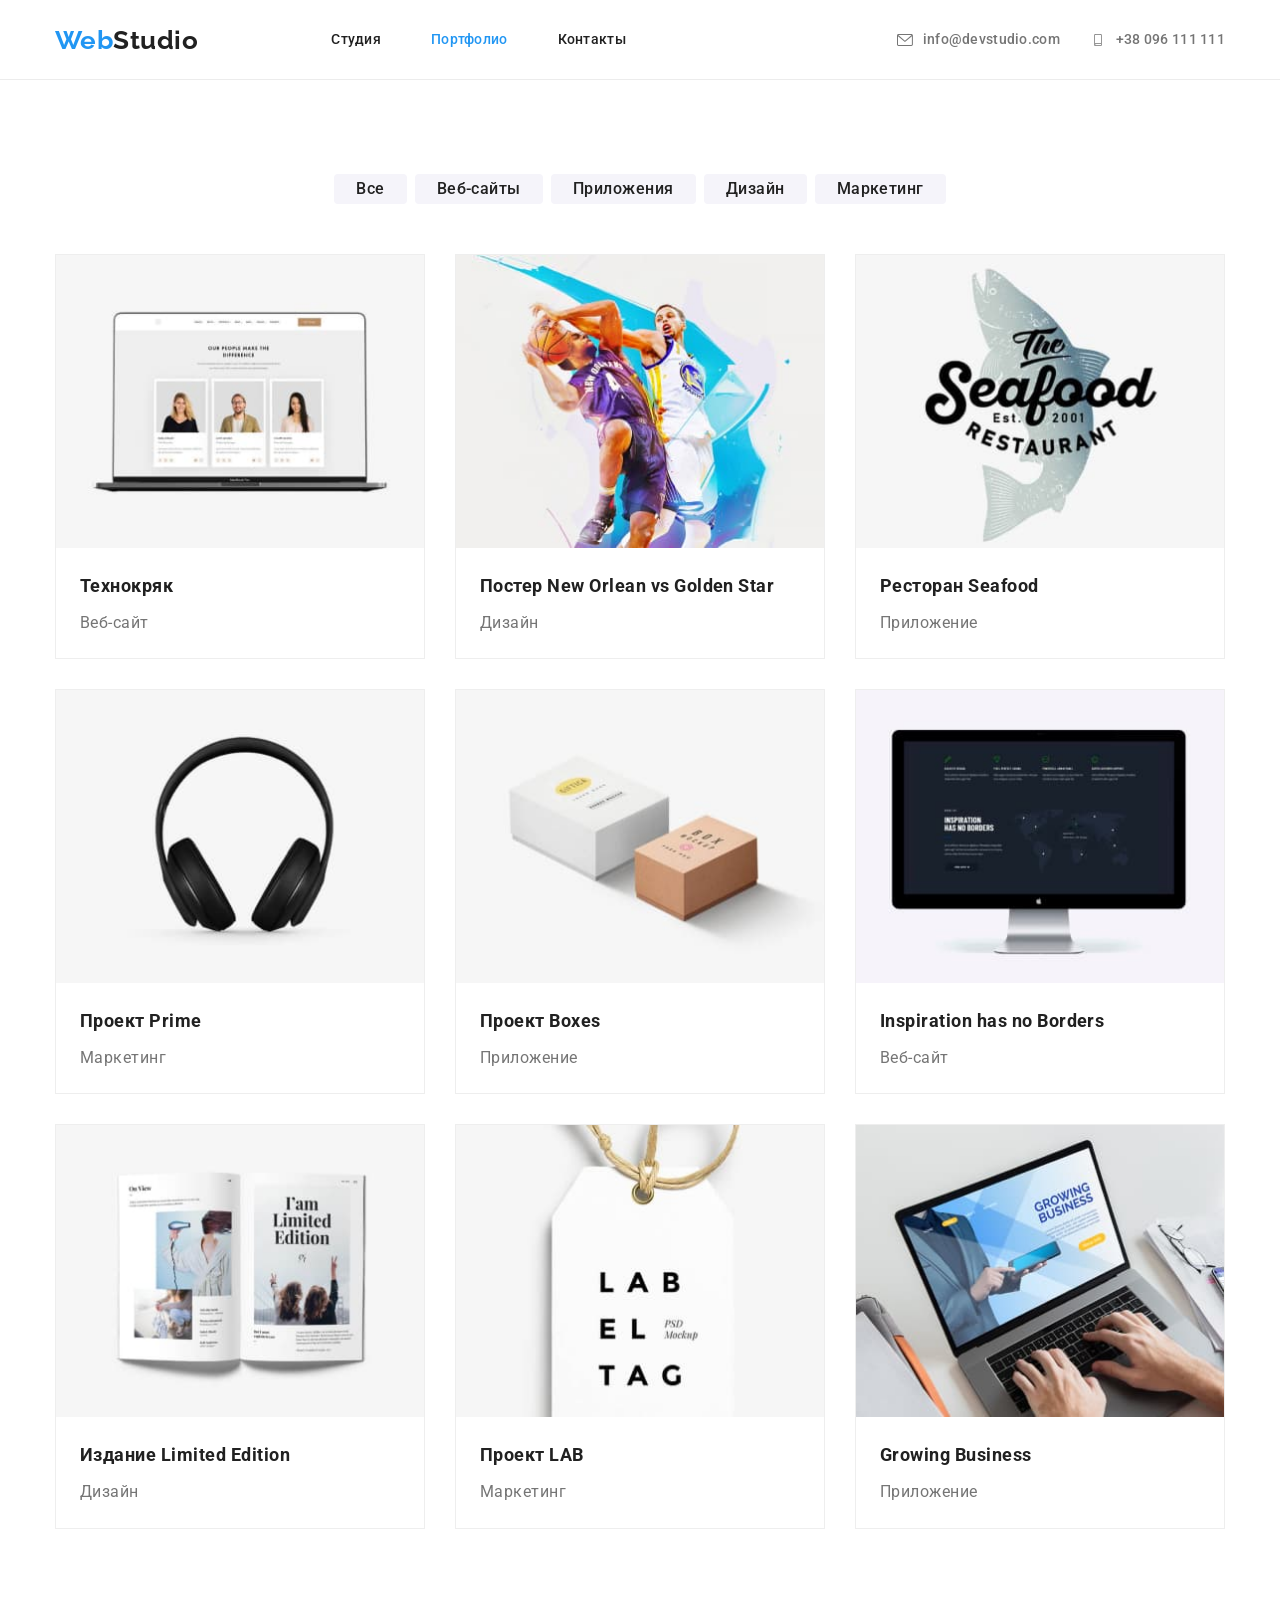
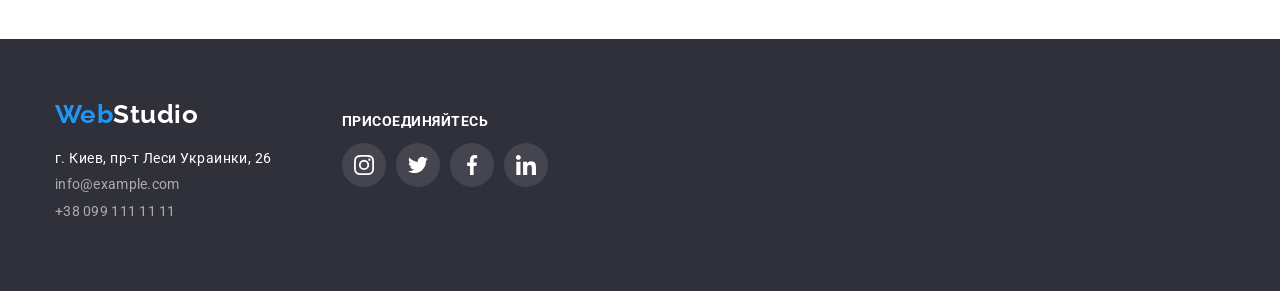
==== portfolio.html @ 68aa5a65 "added files from previous hw" ====
<!DOCTYPE html>
<html lang="ru">
<head>
    <meta charset="UTF-8">
    <meta http-equiv="X-UA-Compatible" content="IE=edge">
    <meta name="viewport" content="width=device-width, initial-scale=1.0">
    <title>Portfolio</title>
    <link rel="preconnect" href="https://fonts.gstatic.com">
    <link href="https://fonts.googleapis.com/css2?family=Raleway:wght@700&family=Roboto:wght@400;500;700;900&display=swap"
        rel="stylesheet">
    <link rel="stylesheet" href="https://cdnjs.cloudflare.com/ajax/libs/modern-normalize/1.1.0/modern-normalize.min.css">
    <link rel="stylesheet" href="./css/styles.css">
</head> 
<body>
    <header class="page-header">
        <!-- Logo is text -->
        <nav class="container main-nav">
            <a href="index.html" class="logo">Web<span class="logo-part">Studio</span></a>
            <ul class="site-nav list">
                <li class="item"><a href="./index.html" class="link">Студия</a></li>
                <li class="item"><a href="./portfolio.html" class="link current">Портфолио</a></li>
                <li class="item"><a href="" class="link">Контакты</a></li>
            </ul>
    
            <ul class="contacts-nav list">
                <li class="item"><a href="mail:info@devstudio.com" class="link"><svg class="icon" width="16px"
                            height="12px">
                            <use href='./images/icons.svg#icon-envelope'></use>
                        </svg>info@devstudio.com</a>
                </li>
    
                <li class="item"><a href="tel:+38096111111" class="link"><svg class="icon" width="16px" height="12px">
                            <use href='./images/icons.svg#icon-smartphone'></use>
                        </svg>+38 096 111 111</a>
                </li>
            </ul>
        </nav>
    </header>

    <!-- <section class="section"> -->
        <div>
            <nav class="btn-nav">
                <a href="" class="btn-link" >Все</a>
                <a href="" class="btn-link" >Веб-сайты</a>
                <a href="" class="btn-link" >Приложения</a>
                <a href="" class="btn-link" >Дизайн</a>
                <a href="" class="btn-link" >Маркетинг</a>
            </nav>
        </div>
           
        <div class="card-set">
            <ul class="container list">
                <li class="item">
                    <article class="card">
                        <div class="card-thumb">
                            <img src="./images/portfolio-img-1.jpg" alt="portfolio-img-1" width="370" />
                        </div>
                        <div class="card-content">
                            <h3 class="title">Технокряк</h3>
                            <p class="item-type">Веб-сайт</p>
                        </div>
                    </article>
                </li>

                <li class="item">
                    <article class="card">
                        <div class="card-thumb">
                            <img src="./images/portfolio-img-2.jpg" alt="portfolio-img-2" width="370">
                        </div>
                        <div class="card-content">
                            <h3 class="title">Постер New Orlean vs Golden Star</h3>
                            <p class="item-type">Дизайн</p>
                        </div>
                    </article>
                </li>

                <li class="item">
                    <article class="card">
                        <div class="card-thumb">
                            <img src="./images/portfolio-img-3.jpg" alt="portfolio-img-3" width="370">
                        </div>
                        <div class="card-content">
                            <h3 class="title">Ресторан Seafood</h3>
                            <p class="item-type">Приложение</p>
                        </div>
                    </article>
                </li>

                <li class="item">
                    <article class="card">
                        <div class="card-thumb">
                            <img src="./images/portfolio-img-4.jpg" alt="portfolio-img-4" width="370" />
                        </div>
                        <div class="card-content">
                            <h3 class="title">Проект Prime</h3>
                            <p class="item-type">Маркетинг</p>
                        </div>
                    </article>
                </li>

                <li class="item">
                    <article class="card">
                        <div class="card-thumb">
                            <img src="./images/portfolio-img-5.jpg" alt="portfolio-img-5" width="370">
                        </div>
                        <div class="card-content">
                            <h3 class="title">Проект Boxes</h3>
                            <p class="item-type">Приложение</p>
                        </div>
                    </article>
                </li>

                <li class="item">
                    <article class="card">
                        <div class="card-thumb">
                            <img src="./images/portfolio-img-6.jpg" alt="portfolio-img-6" width="370">
                        </div>
                        <div class="card-content">
                            <h3 class="title">Inspiration has no Borders</h3>
                            <p class="item-type">Веб-сайт</p>
                        </div>
                    </article>
                </li>

                <li class="item">
                    <article class="card">
                        <div class="card-thumb">
                            <img src="./images/portfolio-img-7.jpg" alt="portfolio-img-7" width="370">
                        </div>
                        <div class="card-content">
                            <h3 class="title">Издание Limited Edition</h3>
                            <p class="item-type">Дизайн</p>
                        </div>
                    </article>
                </li>

                <li class="item">
                    <article class="card">
                        <div class="card-thumb">
                            <img src="./images/portfolio-img-8.jpg" alt="portfolio-img-8" width="370">
                        </div>
                        <div class="card-content">
                            <h3 class="title">Проект LAB</h3>
                            <p class="item-type">Маркетинг</p>
                        </div>
                    </article>
                </li>

                <li class="item">
                    <article class="card">
                        <div class="card-thumb">
                            <img src="./images/portfolio-img-9.jpg" alt="portfolio-img-9" width="370">
                        </div>
                        <div class="card-content">
                            <h3 class="title">Growing Business</h3>
                            <p class="item-type">Приложение</p>
                        </div>
                    </article>
                </li>
            </ul>
        </div>
    
    <!-- </section> -->
    
    <footer class="page-footer">
        <section class="container list">
            <ul class="footer-info">
                <li class="footer-contacts">
                    <div>
                        <a href="index.html" class="logo">Web<span class="footer-logo-part">Studio</span></a>
                        <!-- <address >  -->
                        <p class="address">г. Киев, пр-т Леси Украинки, 26</p>
                        <ul class="footer-nav list">
                            <li class="item"><a href="mail:info@example.com">info@example.com</a></li>
                            <li class="item"><a href="tel:+380991111111">+38 099 111 11 11</a></li>
                        </ul>
                    </div>
                </li>
                <li class="footer-sn">
                    <div class="footer-sn">
                        <h3>присоединяйтесь</h3>
                        <ul class="social-network list">
                            <li>
                                <div class="footer-sn-link">
                                    <svg class="icon" width="20px" height="20px">
                                        <use href='./images/icons.svg#icon-instagram'></use>
                                    </svg>
                                </div>
                            </li>
                            <li>
                                <div class="footer-sn-link">
                                    <svg class="icon" width="20px" height="20px">
                                        <use href='./images/icons.svg#icon-twitter'></use>
                                    </svg>
                                </div>
                            </li>
                            <li>
                                <div class="footer-sn-link">
                                    <svg class="icon" width="20px" height="20px">
                                        <use href='./images/icons.svg#icon-facebook'></use>
                                    </svg>
                                </div>
                            </li>
                            <li>
                                <div class="footer-sn-link">
                                    <svg class="icon" width="20px" height="20px">
                                        <use href='./images/icons.svg#icon-linkedin'></use>
                                    </svg>
                                </div>
                            </li>
                        </ul>
                    </div>
                </li>
            </ul>
        </section>
    
    </footer>
    
</body>
</html>
---- css/styles.css ----
/* primary text color #757575 */
/* secondary text color #212121 */
/* text color contacts footer rgba(255, 255, 255, 0.6) */
/* accent text color #2196F3 */
/* white color #FFFFFF */
/* main background color #FFFFFF */
/* secondary background color #F5F4FA */
/* footer bbackgroung color #2F303A */

:root {
  --primary-text-color: #757575;
  --secondary-text-color: #212121;
  --accent-color: #2196f3;
  --primary-white-color: #ffffff;
  --secondary-bg-color: #f5f4fa;
  --footer-contacts-color: rgba(255, 255, 255, 0.6);
  --footer-bg-color: #2f303a;
  --card-border-color: #eeeeee;
  --header-border-color: #ececec;
  --icons-color: #afb1b8;
}

body {
  font-family: Roboto, sans-serif;
  background-color: #ffffff;
  letter-spacing: 0.03em;
}

.container {
  width: 1200px;
  margin-left: auto;
  margin-right: auto;
  padding-left: 15px;
  padding-right: 15px;
}

.section {
  margin-top: 0px;
  margin-bottom: 0px;
  /* padding-top: 94px;
  padding-bottom: 94px; */
}

.section-title {
  color: var(--secondary-text-color);
  font-weight: 700;
  font-size: 36px;
  line-height: 1.17;
  text-align: center;
  margin-top: 0px;
  margin-bottom: 50px;
  padding-top: 94px;
}
.section-list.list {
  margin-top: 0px;
  margin-bottom: 0px;
}
.list {
  list-style: none;
}

img {
  display: block;
  max-width: 100%;
  height: auto;
}

/* page header */
.page-header {
  height: 80px;
  border-bottom: 1px solid var(--header-border-color);
}
.main-nav {
  display: flex;
  align-items: center;
  justify-content: flex-start;
  height: 80px;
  margin-right: auto;
  margin-left: auto;
  /* border-bottom: 1px solid var(--header-border-color); */
  /* padding-top: 24px;
  padding-bottom: 25px; */
}
.logo {
  color: var(--accent-color);
  font-family: Raleway, sans-serif;
  font-weight: 700;
  font-size: 26px;
  line-height: 1.19;
  text-decoration: none;
}
.logo-part {
  color: var(--secondary-text-color);
}
.footer-logo-part {
  color: var(--primary-white-color);
}

/* site nav */
.site-nav {
  display: flex;
  margin-left: 93px;
  margin-top: 0px;
  margin-bottom: 0px;
}
.site-nav .item + .item {
  margin-left: 50px;
}
.site-nav .link {
  padding-top: 32px;
  padding-bottom: 32px;
  display: block;

  color: var(--secondary-text-color);
  font-weight: 500;
  font-size: 14px;
  line-height: 1.14;
  letter-spacing: 0.02em;
}
.site-nav a:hover,
.site-nav a:focus {
  color: var(--accent-color);
}
.site-nav .link.current {
  color: var(--accent-color);
}

/* .contacts-nav */
.contacts-nav {
  display: flex;
  justify-content: center;
  align-items: center;
  margin-left: auto;
  margin-top: 0px;
  margin-bottom: 0px;
  padding-left: 0px;
}
.contacts-nav .item {
  padding-top: 32px;
  padding-bottom: 32px;
  padding-left: 0px;
  display: flex;
  align-items: center;
  justify-content: center;
}
.contacts-nav .item + .item {
  margin-left: 30px;
}
.contacts-nav .icon {
  fill: currentColor;
  padding-left: 0px;
  margin-right: 10px;
}
.contacts-nav a {
  display: flex;
  justify-content: center;
  align-items: center;
  color: var(--primary-text-color);
  font-weight: 500;
  font-size: 14px;
  line-height: 1.14;
  letter-spacing: 0.02em;
  text-decoration: none;
}
.contacts-nav .link:hover,
.contacts-nav .link:focus {
  color: var(--accent-color);
}

/* hero */
.hero {
  display: block;
  text-align: center;
  justify-content: center;
  max-width: 1600px;
  height: 600px;
  margin-left: auto;
  margin-right: auto;
  margin-bottom: 30px;
  background-image: linear-gradient(
      to right,
      rgba(47, 48, 58, 0.4),
      rgba(47, 48, 58, 0.4)
    ),
    url(../images/hero.jpg);
  background-repeat: no-repeat;
  background-size: cover;
  background-position: center;
  background-color: var(--footer-bg-color);
}
.hero-title {
  display: flex;
  flex-direction: column;
  margin-top: 0px;
  margin-bottom: 30px;
  color: var(--primary-white-color);
  font-weight: 900;
  font-size: 44px;
  line-height: 1.36;
  letter-spacing: 0.06;
  text-transform: uppercase;
  padding-top: 200px;
  margin-bottom: 30px;
}
/* features */
.features {
  width: 1200px;
  margin-left: auto;
  margin-right: auto;
  margin-top: 0px;
  margin-bottom: 0px;
  padding-left: 15px;
  padding-right: 15px;
  display: flex;
  justify-content: center;
  padding-top: 94px;
}
.features .item {
  width: calc((100%-90px) / 4);
  padding: 0px;
  margin-right: 30px;
}
.features > .item:nth-child(4n) {
  margin-right: 0px;
}
.features-icon {
  display: flex;
  justify-content: center;
  align-items: center;
  width: 270px;
  height: 120px;
  margin-bottom: 0px;
  background-repeat: no-repeat;
  background-position: center;
  background-color: #f5f4fa;
  border-radius: 4px;
}
.features-title {
  color: var(--secondary-text-color);
  font-weight: 700;
  font-size: 14px;
  line-height: 1.17;
  text-transform: uppercase;
  padding-top: 30px;
  margin-top: 0px;
  margin-bottom: 10px;
}
.features-text {
  color: var(--primary-text-color);
  font-size: 14px;
  font-weight: 400;
  line-height: 1.71;
  margin-top: 0px;
  margin-bottom: 0px;
}
/* our work */
.work > .container {
  display: flex;
  padding-bottom: 94px;
  margin-top: 0px;
  margin-bottom: 0px;
}
.work > .container > .item {
  width: calc((100%-60px) / 3);
  padding: 0px;
  margin-right: 30px;
}
.work > .container > .item:nth-child(3n) {
  margin-right: 0px;
}
/* our team */
.section > .team {
  background-color: var(--secondary-bg-color);
  padding-bottom: 94px;
}
.team > .container {
  display: flex;
  margin-bottom: 0px;
}
.team > .container > .item {
  width: calc((100%-90px) / 4);
  padding: 0px;
  margin-right: 30px;
  background-color: var(--primary-white-color);
  box-shadow: 0px 1px 3px rgba(0, 0, 0, 0.12), 0px 1px 1px rgba(0, 0, 0, 0.14),
    0px 2px 1px rgba(0, 0, 0, 0.2);
  border-radius: 0px 0px 4px 4px;
}
.team > .container > .item:nth-child(4n) {
  margin-right: 0px;
}
/* .team > .container > .item > .card-content {
  padding-top: 30px;
  padding-bottom: 30px;
} */
.employee-name {
  color: var(--secondary-text-color);
  font-weight: 500;
  font-size: 16px;
  line-height: 1.19;
  margin-top: 30px;
  margin-bottom: 10px;
  text-align: center;
}
.employee-position {
  color: var(--primary-text-color);
  font-weight: 400;
  font-size: 16px;
  line-height: 1.19;
  margin-top: 0px;
  margin-bottom: 16px;
  text-align: center;
}
.emploee-sn {
  display: flex;
  flex-direction: row;
  justify-content: space-between;
  margin: 0px 32px 30px 32px;
  padding-left: 0px;
  list-style: none;
}
.sn-link {
  display: flex;
  justify-content: center;
  align-items: center;
  width: 44px;
  height: 44px;
  padding: 0px;
  border: none;
  border-radius: 50%;
  fill: var(--icons-color);
  background-color: var(--primary-white-color);
  cursor: pointer;
  /* margin-left: 10px; */
}
/* .emploee-sn > .sn-link :first-child(1n) {
  margin-left: 0px;
} */
.sn-link:hover,
.sn-link:focus {
  border: none;
  border-radius: 50%;
  fill: var(--primary-white-color);
  background-color: var(--accent-color);
}
/* .sn-link .icon {
  width: 20px;
  height: 20px;
} */
/* .sn-link .icon + .icon {
  margin-left: 10px;
} */
/* our clients */
.section > .clients {
  padding-bottom: 94px;
  background-color: var(--primary-white-color);
}
.clients > .container {
  display: flex;
  margin-top: 0px;
  margin-bottom: 0px;
}
.clients > .container > .company-name {
  width: calc((100%-150px) / 6);
  height: 92px;
  padding: 0px;
  margin-right: 30px;
}
.clients > .container > .company-name:last-child {
  margin-right: 0px;
}
.company {
  display: flex;
  justify-content: center;
  align-items: center;
  width: 170px;
  height: 92px;
  padding: 0px;
  background-color: var(--primary-white-color);
  border: 1px solid var(--icons-color);
  border-radius: 4px;
  fill: var(--icons-color);
  background-color: var(--primary-white-color);
  cursor: pointer;
}
.company:hover,
.company:focus {
  fill: var(--accent-color);
  background-color: var(--primary-white-color);
  border: 1px solid var(--accent-color);
  border-radius: 4px;
}

/* portfolio products */
.btn-nav {
  display: flex;
  justify-content: center;
  align-items: center;
  padding-top: 94px;
  margin-bottom: 50px;
}
.btn-nav .btn-link + .btn-link {
  margin-left: 8px;
}

.card-set > .container {
  display: flex;
  flex-wrap: wrap;
  /* margin-top: 0px;
  margin-bottom: 0px; */
  padding-bottom: 94px;
}

.card-set > .container > .item {
  width: calc((100% - 60px) / 3);
  padding-bottom: 0px;
  margin-right: 30px;
  margin-bottom: 30px;
  border: 1px solid var(--card-border-color);
}
.card-set > .container > .item > .card:hover {
  box-shadow: 0px 1px 1px rgba(0, 0, 0, 0.12), 0px 4px 4px rgba(0, 0, 0, 0.06),
    1px 4px 6px rgba(0, 0, 0, 0.16);
}
.card-set > .container > .item:nth-child(3n) {
  margin-right: 0px;
}

.card-set > .container > .item:nth-last-child(-n + 3) {
  margin-bottom: 0px;
}
.item .title {
  color: var(--secondary-text-color);
  font-weight: 700;
  font-size: 18px;
  line-height: 2;
  /* margin-top: 0px; */
  margin: 20px 24px 4px 24px;
}
.item-type {
  color: var(--primary-text-color);
  font-weight: 400;
  font-size: 16px;
  line-height: 1.9;
  margin: 0px 24px 0px 24px;
  padding-bottom: 20px;
}

/* button */
.button {
  font-family: inherit;
  color: var(--secondary-text-color);
  background-color: var(--secondary-bg-color);
  border: 0px;
  cursor: pointer;
  font-weight: 700;
  font-size: 16px;
  line-height: 1.63;
  letter-spacing: 0.03;
  margin-bottom: 94px;
}
.button.primary {
  color: var(--primary-white-color);
  background-color: var(--accent-color);
  border-radius: 4px;
  padding: 10px 32px;
  width: 200px;
  height: 50px;
  margin-bottom: 200px;
}
.button.primary:hover,
.button.primary:focus {
  color: var(--primary-white-color);
  background-color: #188ce8;
}
.link {
  text-decoration: none;
}

.link.list {
  color: var(--primary-white-color);
  background-color: var(--accent-color);
}
.btn-link {
  display: inline-block;
  padding: 6px 22px;
  font-size: 16px;
  font-weight: 500;
  color: var(--secondary-text-color);
  background-color: var(--secondary-bg-color);
  text-decoration: none;
  cursor: pointer;
  border-radius: 4px;
}
.btn-link:hover,
.btn-link:focus {
  color: var(--primary-white-color);
  background-color: var(--accent-color);
  box-shadow: 0px 3px 1px rgba(0, 0, 0, 0.1), 0px 1px 2px rgba(0, 0, 0, 0.08),
    0px 2px 2px rgba(0, 0, 0, 0.12);
}

/* footer */
.page-footer {
  background-color: var(--footer-bg-color);
  height: 252px;
  padding: 60px 0px;
  margin-right: auto;
  margin-left: auto;
}
.footer-info {
  display: flex;
  flex-direction: row;
  justify-content: flex-start;
  padding: 0px;
  margin: 0px;
}
.footer-contacts {
  display: block;
  margin-right: 70px;
}
.address {
  color: var(--primary-white-color);
  font-size: 14px;
  text-decoration: none;
  font-style: normal;
  margin-top: 20px;
  margin-bottom: 9px;
}
.footer-nav {
  display: flex;
  flex-direction: column;
  padding-left: 0px;
  margin-top: 0px;
  margin-bottom: 0px;
  padding-bottom: 0px;
}
.footer-nav .item + .item {
  margin-top: 9px;
}
.footer-nav a {
  color: var(--footer-contacts-color);
  font-weight: 400;
  font-size: 14px;
  line-height: 1.14;
  letter-spacing: 0.02em;
  text-decoration: none;
}
.footer-nav a:hover,
.footer-nav a:focus {
  color: var(--accent-color);
}
.page-footer h3 {
  color: var(--primary-white-color);
  text-transform: uppercase;
  text-align: left;
  font-size: 14px;
}
.footer-sn {
  display: flex;
  flex-direction: column;
  list-style: none;
  align-items: flex-start;
}
.social-network {
  display: flex;
  justify-content: flex-start;
  align-items: flex-start;
  /* align-items: center; */
  list-style: none;
  padding-left: 0px;
}
.footer-sn-link {
  display: flex;
  justify-content: center;
  align-items: center;

  width: 44px;
  height: 44px;
  border: none;
  border-radius: 50%;
  fill: var(--primary-white-color);
  background-color: rgba(255, 255, 255, 0.1);
  cursor: pointer;
  margin-right: 10px;
  padding: 0px;
}
.footer-sn-link:hover,
.footer-sn-link:focus {
  border: none;
  border-radius: 50%;
  fill: var(--primary-white-color);
  background-color: var(--accent-color);
}
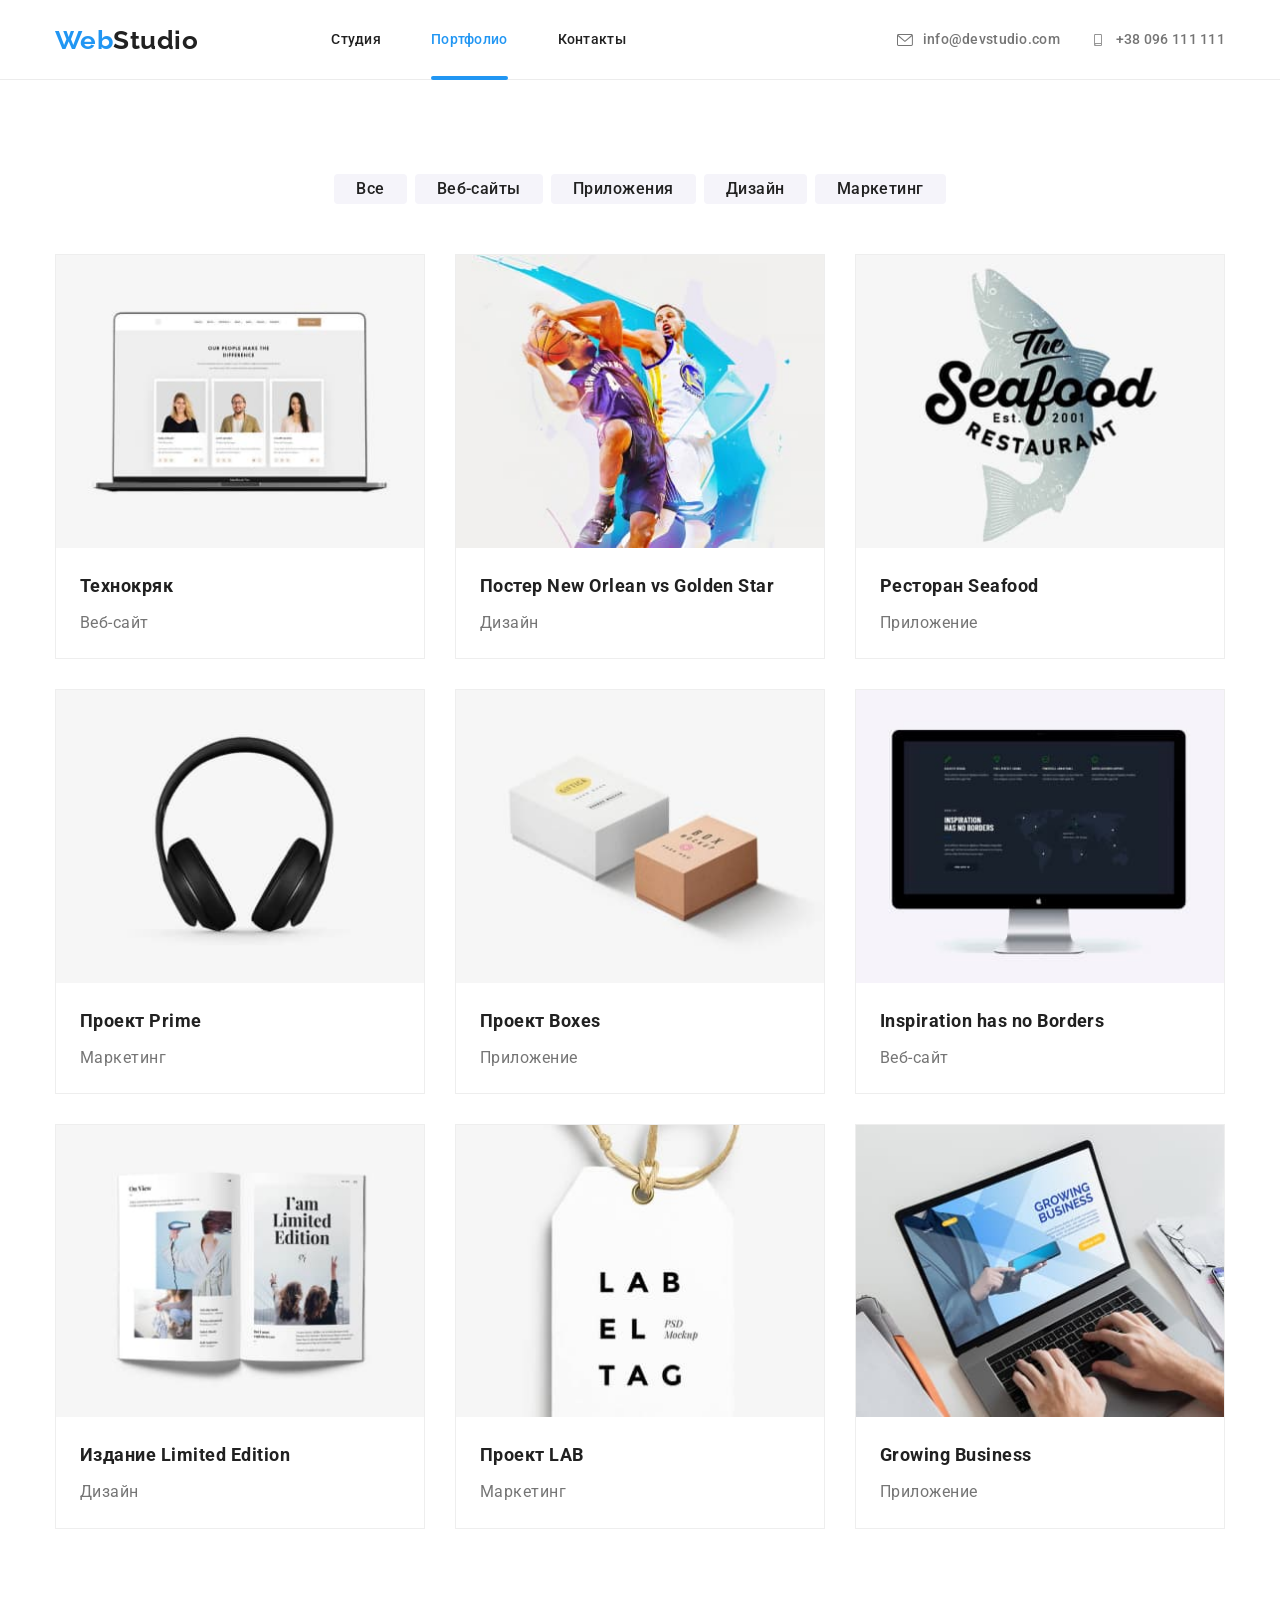
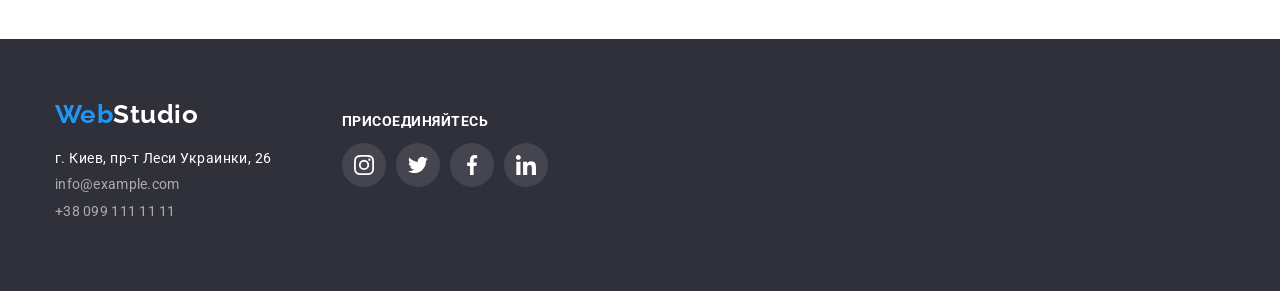
==== commit 0dc57cc6: "added modal window" ====
--- a/portfolio.html
+++ b/portfolio.html
@@ -10,6 +10,7 @@
         rel="stylesheet">
     <link rel="stylesheet" href="https://cdnjs.cloudflare.com/ajax/libs/modern-normalize/1.1.0/modern-normalize.min.css">
     <link rel="stylesheet" href="./css/styles.css">
+    
 </head> 
 <body>
     <header class="page-header">
@@ -53,7 +54,8 @@
                 <li class="item">
                     <article class="card">
                         <div class="card-thumb">
-                            <img src="./images/portfolio-img-1.jpg" alt="portfolio-img-1" width="370" />
+                            <img src="./images/portfolio-img-1.jpg" alt="portfolio-img-1" width="370" /><p class="overlay-text"> Технокряк это современная площадка распространения коронавируса. Компании используют эту платформу для цифрового
+                            шпионажа и атак на защищённые сервера конкурентов.</p>
                         </div>
                         <div class="card-content">
                             <h3 class="title">Технокряк</h3>
@@ -65,7 +67,7 @@
                 <li class="item">
                     <article class="card">
                         <div class="card-thumb">
-                            <img src="./images/portfolio-img-2.jpg" alt="portfolio-img-2" width="370">
+                            <img src="./images/portfolio-img-2.jpg" alt="portfolio-img-2" width="370"/><p class="overlay-text"> Технокряк это современная площадка распространения коронавируса. Компании используют эту платформу для цифрового шпионажа и атак на защищённые сервера конкурентов.</p>
                         </div>
                         <div class="card-content">
                             <h3 class="title">Постер New Orlean vs Golden Star</h3>
@@ -77,7 +79,8 @@
                 <li class="item">
                     <article class="card">
                         <div class="card-thumb">
-                            <img src="./images/portfolio-img-3.jpg" alt="portfolio-img-3" width="370">
+                            <img src="./images/portfolio-img-3.jpg" alt="portfolio-img-3" width="370"/><p class="overlay-text"> Технокряк это современная площадка распространения коронавируса. Компании используют эту
+                                платформу для цифрового шпионажа и атак на защищённые сервера конкурентов.</p>
                         </div>
                         <div class="card-content">
                             <h3 class="title">Ресторан Seafood</h3>
@@ -89,7 +92,8 @@
                 <li class="item">
                     <article class="card">
                         <div class="card-thumb">
-                            <img src="./images/portfolio-img-4.jpg" alt="portfolio-img-4" width="370" />
+                            <img src="./images/portfolio-img-4.jpg" alt="portfolio-img-4" width="370" /><p class="overlay-text"> Технокряк это современная площадка распространения коронавируса. Компании используют эту
+                                платформу для цифрового шпионажа и атак на защищённые сервера конкурентов.</p>
                         </div>
                         <div class="card-content">
                             <h3 class="title">Проект Prime</h3>
@@ -101,7 +105,8 @@
                 <li class="item">
                     <article class="card">
                         <div class="card-thumb">
-                            <img src="./images/portfolio-img-5.jpg" alt="portfolio-img-5" width="370">
+                            <img src="./images/portfolio-img-5.jpg" alt="portfolio-img-5" width="370"/><p class="overlay-text"> Технокряк это современная площадка распространения коронавируса. Компании используют эту
+                                платформу для цифрового шпионажа и атак на защищённые сервера конкурентов.</p>
                         </div>
                         <div class="card-content">
                             <h3 class="title">Проект Boxes</h3>
@@ -113,7 +118,8 @@
                 <li class="item">
                     <article class="card">
                         <div class="card-thumb">
-                            <img src="./images/portfolio-img-6.jpg" alt="portfolio-img-6" width="370">
+                            <img src="./images/portfolio-img-6.jpg" alt="portfolio-img-6" width="370"/><p class="overlay-text"> Технокряк это современная площадка распространения коронавируса. Компании используют эту
+                                платформу для цифрового шпионажа и атак на защищённые сервера конкурентов.</p>
                         </div>
                         <div class="card-content">
                             <h3 class="title">Inspiration has no Borders</h3>
@@ -125,7 +131,8 @@
                 <li class="item">
                     <article class="card">
                         <div class="card-thumb">
-                            <img src="./images/portfolio-img-7.jpg" alt="portfolio-img-7" width="370">
+                            <img src="./images/portfolio-img-7.jpg" alt="portfolio-img-7" width="370"/><p class="overlay-text"> Технокряк это современная площадка распространения коронавируса. Компании используют эту
+                                платформу для цифрового шпионажа и атак на защищённые сервера конкурентов.</p>
                         </div>
                         <div class="card-content">
                             <h3 class="title">Издание Limited Edition</h3>
@@ -137,7 +144,8 @@
                 <li class="item">
                     <article class="card">
                         <div class="card-thumb">
-                            <img src="./images/portfolio-img-8.jpg" alt="portfolio-img-8" width="370">
+                            <img src="./images/portfolio-img-8.jpg" alt="portfolio-img-8" width="370"/><p class="overlay-text"> Технокряк это современная площадка распространения коронавируса. Компании используют эту
+                                платформу для цифрового шпионажа и атак на защищённые сервера конкурентов.</p>
                         </div>
                         <div class="card-content">
                             <h3 class="title">Проект LAB</h3>
@@ -149,7 +157,8 @@
                 <li class="item">
                     <article class="card">
                         <div class="card-thumb">
-                            <img src="./images/portfolio-img-9.jpg" alt="portfolio-img-9" width="370">
+                            <img src="./images/portfolio-img-9.jpg" alt="portfolio-img-9" width="370"/><p class="overlay-text"> Технокряк это современная площадка распространения коронавируса. Компании используют эту
+                                платформу для цифрового шпионажа и атак на защищённые сервера конкурентов.</p>
                         </div>
                         <div class="card-content">
                             <h3 class="title">Growing Business</h3>
@@ -215,6 +224,6 @@
         </section>
     
     </footer>
-    
+<script src="./js/modal.js"></script>
 </body>
 </html>
--- a/css/styles.css
+++ b/css/styles.css
@@ -67,7 +67,7 @@
 
 /* page header */
 .page-header {
-  height: 80px;
+  max-height: 80px;
   border-bottom: 1px solid var(--header-border-color);
 }
 .main-nav {
@@ -107,6 +107,7 @@
   margin-left: 50px;
 }
 .site-nav .link {
+  position: relative;
   padding-top: 32px;
   padding-bottom: 32px;
   display: block;
@@ -116,6 +117,8 @@
   font-size: 14px;
   line-height: 1.14;
   letter-spacing: 0.02em;
+
+  transition: 250ms cubic-bezier(0.4, 0, 0.2, 1);
 }
 .site-nav a:hover,
 .site-nav a:focus {
@@ -123,6 +126,17 @@
 }
 .site-nav .link.current {
   color: var(--accent-color);
+}
+.site-nav .link.current:after {
+  content: "";
+  position: absolute;
+  left: 0;
+  bottom: 0;
+  display: block;
+  width: 100%;
+  height: 4px;
+  border-radius: 2px;
+  background-color: var(--accent-color);
 }
 
 /* .contacts-nav */
@@ -161,6 +175,8 @@
   line-height: 1.14;
   letter-spacing: 0.02em;
   text-decoration: none;
+
+  transition: 250ms cubic-bezier(0.4, 0, 0.2, 1);
 }
 .contacts-nav .link:hover,
 .contacts-nav .link:focus {
@@ -188,6 +204,7 @@
   background-position: center;
   background-color: var(--footer-bg-color);
 }
+
 .hero-title {
   display: flex;
   flex-direction: column;
@@ -261,6 +278,8 @@
   margin-bottom: 0px;
 }
 .work > .container > .item {
+  position: relative;
+  /* overflow: hidden; */
   width: calc((100%-60px) / 3);
   padding: 0px;
   margin-right: 30px;
@@ -268,6 +287,25 @@
 .work > .container > .item:nth-child(3n) {
   margin-right: 0px;
 }
+.work .container .item .work-type {
+  position: absolute;
+  left: 0;
+  bottom: 0;
+  width: 100%;
+  height: 70px;
+  margin: 0;
+
+  display: flex;
+  justify-content: center;
+  align-items: center;
+
+  font-size: 14px;
+  font-weight: 700;
+  text-transform: uppercase;
+  color: var(--primary-white-color);
+  background-color: rgba(47, 48, 58, 0.8);
+}
+
 /* our team */
 .section > .team {
   background-color: var(--secondary-bg-color);
@@ -289,10 +327,6 @@
 .team > .container > .item:nth-child(4n) {
   margin-right: 0px;
 }
-/* .team > .container > .item > .card-content {
-  padding-top: 30px;
-  padding-bottom: 30px;
-} */
 .employee-name {
   color: var(--secondary-text-color);
   font-weight: 500;
@@ -331,11 +365,10 @@
   fill: var(--icons-color);
   background-color: var(--primary-white-color);
   cursor: pointer;
-  /* margin-left: 10px; */
-}
-/* .emploee-sn > .sn-link :first-child(1n) {
-  margin-left: 0px;
-} */
+
+  transition: 250ms cubic-bezier(0.4, 0, 0.2, 1);
+}
+
 .sn-link:hover,
 .sn-link:focus {
   border: none;
@@ -343,13 +376,7 @@
   fill: var(--primary-white-color);
   background-color: var(--accent-color);
 }
-/* .sn-link .icon {
-  width: 20px;
-  height: 20px;
-} */
-/* .sn-link .icon + .icon {
-  margin-left: 10px;
-} */
+
 /* our clients */
 .section > .clients {
   padding-bottom: 94px;
@@ -382,6 +409,8 @@
   fill: var(--icons-color);
   background-color: var(--primary-white-color);
   cursor: pointer;
+
+  transition: 250ms cubic-bezier(0.4, 0, 0.2, 1);
 }
 .company:hover,
 .company:focus {
@@ -398,6 +427,8 @@
   align-items: center;
   padding-top: 94px;
   margin-bottom: 50px;
+
+  transition: 250ms cubic-bezier(0.4, 0, 0.2, 1);
 }
 .btn-nav .btn-link + .btn-link {
   margin-left: 8px;
@@ -417,6 +448,7 @@
   margin-right: 30px;
   margin-bottom: 30px;
   border: 1px solid var(--card-border-color);
+  cursor: pointer;
 }
 .card-set > .container > .item > .card:hover {
   box-shadow: 0px 1px 1px rgba(0, 0, 0, 0.12), 0px 4px 4px rgba(0, 0, 0, 0.06),
@@ -444,6 +476,34 @@
   line-height: 1.9;
   margin: 0px 24px 0px 24px;
   padding-bottom: 20px;
+}
+.card-set .item {
+  position: relative;
+}
+.overlay-text {
+  position: absolute;
+  bottom: 0;
+  left: 0;
+  width: 370px;
+  height: 294px;
+  padding: 63px 24px;
+  margin: 0;
+  font-size: 18px;
+  font-weight: 400;
+  line-height: 1.56;
+  color: var(--primary-white-color);
+  background-color: rgba(33, 150, 243, 0.9);
+  opacity: 0;
+
+  transition: 250ms cubic-bezier(0.4, 0, 0.2, 1);
+
+  transform: translateY(100%);
+}
+.card-set .card:hover .overlay-text {
+  opacity: 1;
+  transform: translateY(0);
+}
+
 }
 
 /* button */
@@ -467,6 +527,8 @@
   width: 200px;
   height: 50px;
   margin-bottom: 200px;
+
+  transition: 250ms cubic-bezier(0.4, 0, 0.2, 1);
 }
 .button.primary:hover,
 .button.primary:focus {
@@ -491,6 +553,8 @@
   text-decoration: none;
   cursor: pointer;
   border-radius: 4px;
+
+  transition: 250ms cubic-bezier(0.4, 0, 0.2, 1);
 }
 .btn-link:hover,
 .btn-link:focus {
@@ -545,6 +609,8 @@
   line-height: 1.14;
   letter-spacing: 0.02em;
   text-decoration: none;
+
+  transition: 250ms cubic-bezier(0.4, 0, 0.2, 1);
 }
 .footer-nav a:hover,
 .footer-nav a:focus {
@@ -584,6 +650,8 @@
   cursor: pointer;
   margin-right: 10px;
   padding: 0px;
+
+  transition: 250ms cubic-bezier(0.4, 0, 0.2, 1);
 }
 .footer-sn-link:hover,
 .footer-sn-link:focus {
@@ -592,3 +660,39 @@
   fill: var(--primary-white-color);
   background-color: var(--accent-color);
 }
+.backdrop {
+  position: fixed;
+  top: 0;
+  left: 0;
+
+  width: 100%;
+  height: 100%;
+  background-color: rgba(0, 0, 0, 0.2);
+}
+.backdrop.is-hidden {
+  opacity: 0;
+  pointer-events: none;
+}
+.modal {
+  position: absolute;
+  top: 50%;
+  left: 50%;
+  transform: translate(-50%, -50%);
+
+  min-width: 521px;
+  min-height: 582px;
+  background-color: var(--primary-white-color);
+}
+.modal .close-btn {
+  position: absolute;
+  top: 8px;
+  right: 8px;
+  width: 18px;
+  height: 18px;
+  /* margin-top: 0px;
+  margin-right: 0px; */
+  color: var(--secondary-text-color);
+  background-color: var(--primary-white-color);
+  border: 1px solid rgba(0, 0, 0, 0.1);
+  border-radius: 50%;
+}
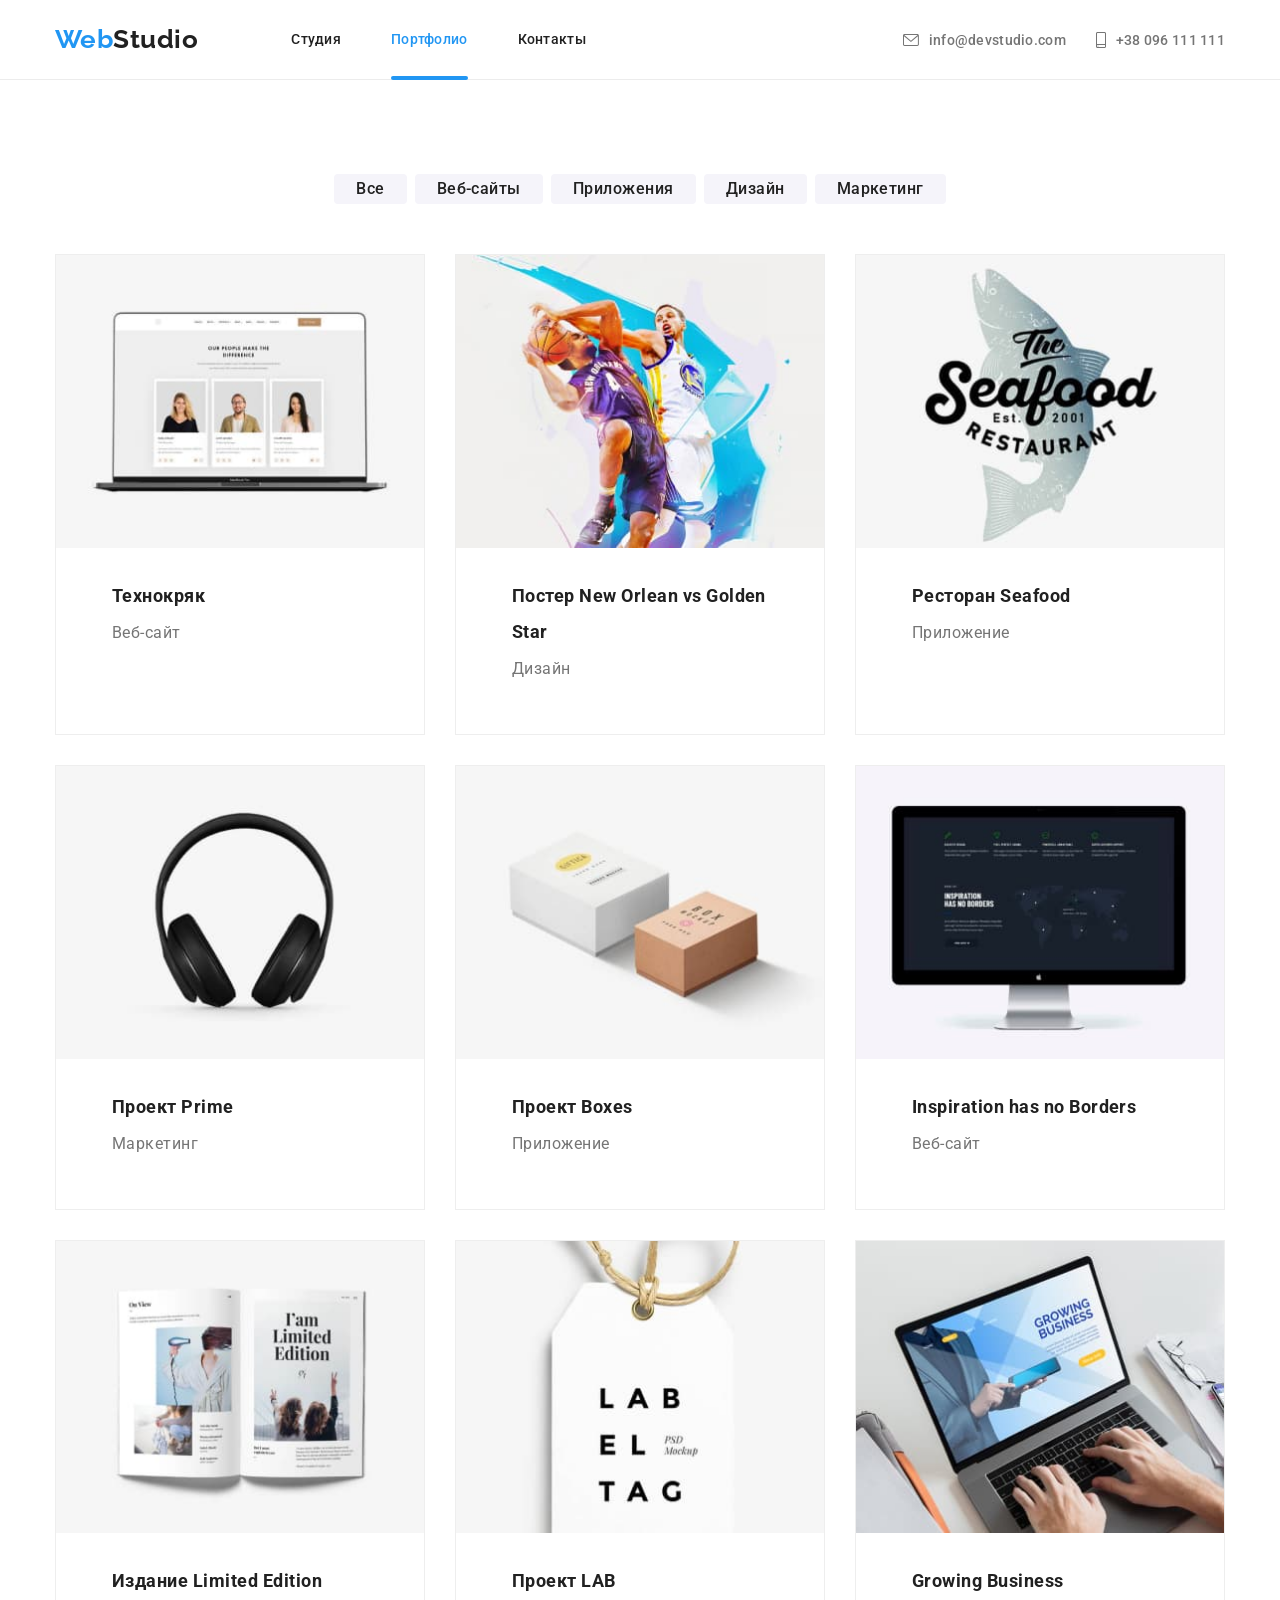
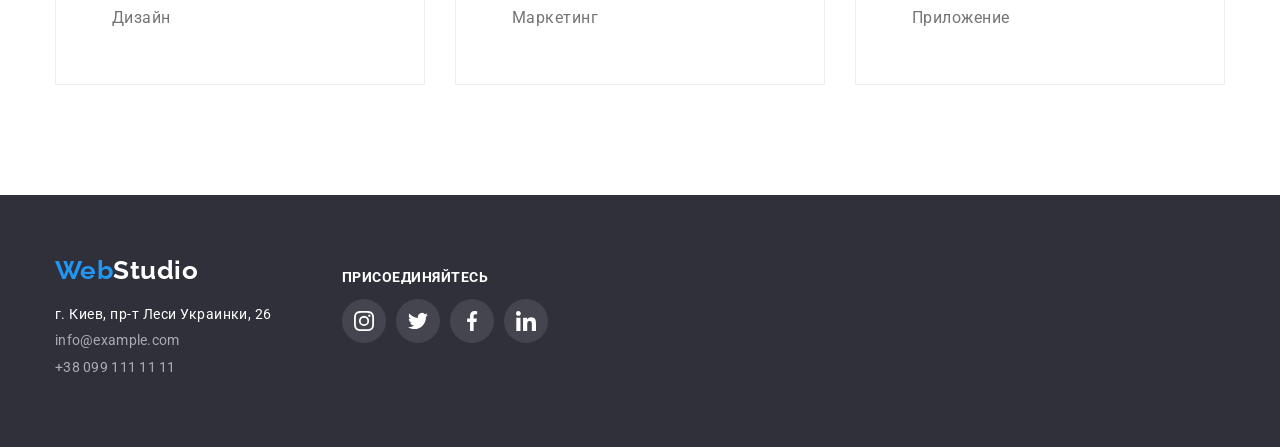
==== commit 0a02a1c7: "mentor remarks correction 1, 4-10" ====
--- a/portfolio.html
+++ b/portfolio.html
@@ -13,6 +13,7 @@
     
 </head> 
 <body>
+    
     <header class="page-header">
         <!-- Logo is text -->
         <nav class="container main-nav">
@@ -30,7 +31,7 @@
                         </svg>info@devstudio.com</a>
                 </li>
     
-                <li class="item"><a href="tel:+38096111111" class="link"><svg class="icon" width="16px" height="12px">
+                <li class="item"><a href="tel:+38096111111" class="link"><svg class="icon" width="10px" height="16px">
                             <use href='./images/icons.svg#icon-smartphone'></use>
                         </svg>+38 096 111 111</a>
                 </li>
--- a/css/styles.css
+++ b/css/styles.css
@@ -67,7 +67,10 @@
 
 /* page header */
 .page-header {
+  display: flex;
   max-height: 80px;
+  width: auto;
+  background-color: var(--primary-white-color);
   border-bottom: 1px solid var(--header-border-color);
 }
 .main-nav {
@@ -77,9 +80,6 @@
   height: 80px;
   margin-right: auto;
   margin-left: auto;
-  /* border-bottom: 1px solid var(--header-border-color); */
-  /* padding-top: 24px;
-  padding-bottom: 25px; */
 }
 .logo {
   color: var(--accent-color);
@@ -88,6 +88,8 @@
   font-size: 26px;
   line-height: 1.19;
   text-decoration: none;
+  padding-top: 24px;
+  padding-bottom: 25px;
 }
 .logo-part {
   color: var(--secondary-text-color);
@@ -102,6 +104,7 @@
   margin-left: 93px;
   margin-top: 0px;
   margin-bottom: 0px;
+  padding-left: 0px;
 }
 .site-nav .item + .item {
   margin-left: 50px;
@@ -150,8 +153,8 @@
   padding-left: 0px;
 }
 .contacts-nav .item {
-  padding-top: 32px;
-  padding-bottom: 32px;
+  /* padding-top: 32px;
+  padding-bottom: 32px; */
   padding-left: 0px;
   display: flex;
   align-items: center;
@@ -169,10 +172,12 @@
   display: flex;
   justify-content: center;
   align-items: center;
+  padding-top: 32px;
+  padding-bottom: 32px;
   color: var(--primary-text-color);
   font-weight: 500;
   font-size: 14px;
-  line-height: 1.14;
+  line-height: 1.17;
   letter-spacing: 0.02em;
   text-decoration: none;
 
@@ -192,7 +197,7 @@
   height: 600px;
   margin-left: auto;
   margin-right: auto;
-  margin-bottom: 30px;
+  /* margin-bottom: 30px; */
   background-image: linear-gradient(
       to right,
       rgba(47, 48, 58, 0.4),
@@ -214,7 +219,7 @@
   font-weight: 900;
   font-size: 44px;
   line-height: 1.36;
-  letter-spacing: 0.06;
+  letter-spacing: 0.06em;
   text-transform: uppercase;
   padding-top: 200px;
   margin-bottom: 30px;
@@ -246,7 +251,7 @@
   align-items: center;
   width: 270px;
   height: 120px;
-  margin-bottom: 0px;
+  margin-bottom: 30px;
   background-repeat: no-repeat;
   background-position: center;
   background-color: #f5f4fa;
@@ -258,7 +263,7 @@
   font-size: 14px;
   line-height: 1.17;
   text-transform: uppercase;
-  padding-top: 30px;
+  /* padding-top: 30px; */
   margin-top: 0px;
   margin-bottom: 10px;
 }
@@ -327,12 +332,15 @@
 .team > .container > .item:nth-child(4n) {
   margin-right: 0px;
 }
+.card-content {
+  margin: 30px 32px;
+}
 .employee-name {
   color: var(--secondary-text-color);
   font-weight: 500;
   font-size: 16px;
   line-height: 1.19;
-  margin-top: 30px;
+  margin-top: 0px;
   margin-bottom: 10px;
   text-align: center;
 }
@@ -349,7 +357,7 @@
   display: flex;
   flex-direction: row;
   justify-content: space-between;
-  margin: 0px 32px 30px 32px;
+  /* margin: 0px 32px 30px 32px; */
   padding-left: 0px;
   list-style: none;
 }
@@ -477,8 +485,9 @@
   margin: 0px 24px 0px 24px;
   padding-bottom: 20px;
 }
-.card-set .item {
+.card-thumb {
   position: relative;
+  overflow: hidden;
 }
 .overlay-text {
   position: absolute;
@@ -495,15 +504,13 @@
   background-color: rgba(33, 150, 243, 0.9);
   opacity: 0;
 
-  transition: 250ms cubic-bezier(0.4, 0, 0.2, 1);
-
   transform: translateY(100%);
+
+  transition: 250ms cubic-bezier(0.4, 0, 0.2, 1);
 }
 .card-set .card:hover .overlay-text {
   opacity: 1;
   transform: translateY(0);
-}
-
 }
 
 /* button */
@@ -511,22 +518,23 @@
   font-family: inherit;
   color: var(--secondary-text-color);
   background-color: var(--secondary-bg-color);
-  border: 0px;
+  border: none;
   cursor: pointer;
   font-weight: 700;
   font-size: 16px;
   line-height: 1.63;
   letter-spacing: 0.03;
-  margin-bottom: 94px;
 }
 .button.primary {
+  font-weight: 700;
+  font-size: 16px;
   color: var(--primary-white-color);
   background-color: var(--accent-color);
+  border: none;
   border-radius: 4px;
   padding: 10px 32px;
   width: 200px;
   height: 50px;
-  margin-bottom: 200px;
 
   transition: 250ms cubic-bezier(0.4, 0, 0.2, 1);
 }
@@ -662,37 +670,70 @@
 }
 .backdrop {
   position: fixed;
+  z-index: 1;
   top: 0;
   left: 0;
 
   width: 100%;
   height: 100%;
   background-color: rgba(0, 0, 0, 0.2);
+
+  opacity: 1;
+  transition: 250ms cubic-bezier(0.4, 0, 0.2, 1);
 }
 .backdrop.is-hidden {
   opacity: 0;
   pointer-events: none;
+}
+
+.backdrop.is-hidden .modal {
+  transform: translate(-50%, -50%) scale(0.9);
+
+  /* transform: translate(-50%, -50%);
+  opacity: 0; */
 }
 .modal {
   position: absolute;
   top: 50%;
   left: 50%;
-  transform: translate(-50%, -50%);
 
   min-width: 521px;
   min-height: 582px;
   background-color: var(--primary-white-color);
-}
-.modal .close-btn {
+  box-shadow: 0px 1px 3px rgba(0, 0, 0, 0.12), 0px 1px 1px rgba(0, 0, 0, 0.14),
+    0px 2px 1px rgba(0, 0, 0, 0.2);
+  border-radius: 4px;
+
+  transform: translate(-50%, -50%) scale(1);
+  transition: 250ms cubic-bezier(0.4, 0, 0.2, 1);
+
+  /* transform: translate(-50%, -50%);
+  opacity: 1; */
+}
+
+.modal-close {
   position: absolute;
+
   top: 8px;
   right: 8px;
-  width: 18px;
-  height: 18px;
-  /* margin-top: 0px;
-  margin-right: 0px; */
-  color: var(--secondary-text-color);
+  display: flex;
+  justify-content: center;
+  align-items: center;
+  width: 30px;
+  height: 30px;
+  padding: 0;
+
+  fill: var(--secondary-text-color);
   background-color: var(--primary-white-color);
   border: 1px solid rgba(0, 0, 0, 0.1);
+
   border-radius: 50%;
-}
+  cursor: pointer;
+}
+.modal-close .icon {
+  position: absolute;
+  top: 50%;
+  left: 50%;
+  transform: translate(-50%, -50%);
+  fill: currentColor;
+}
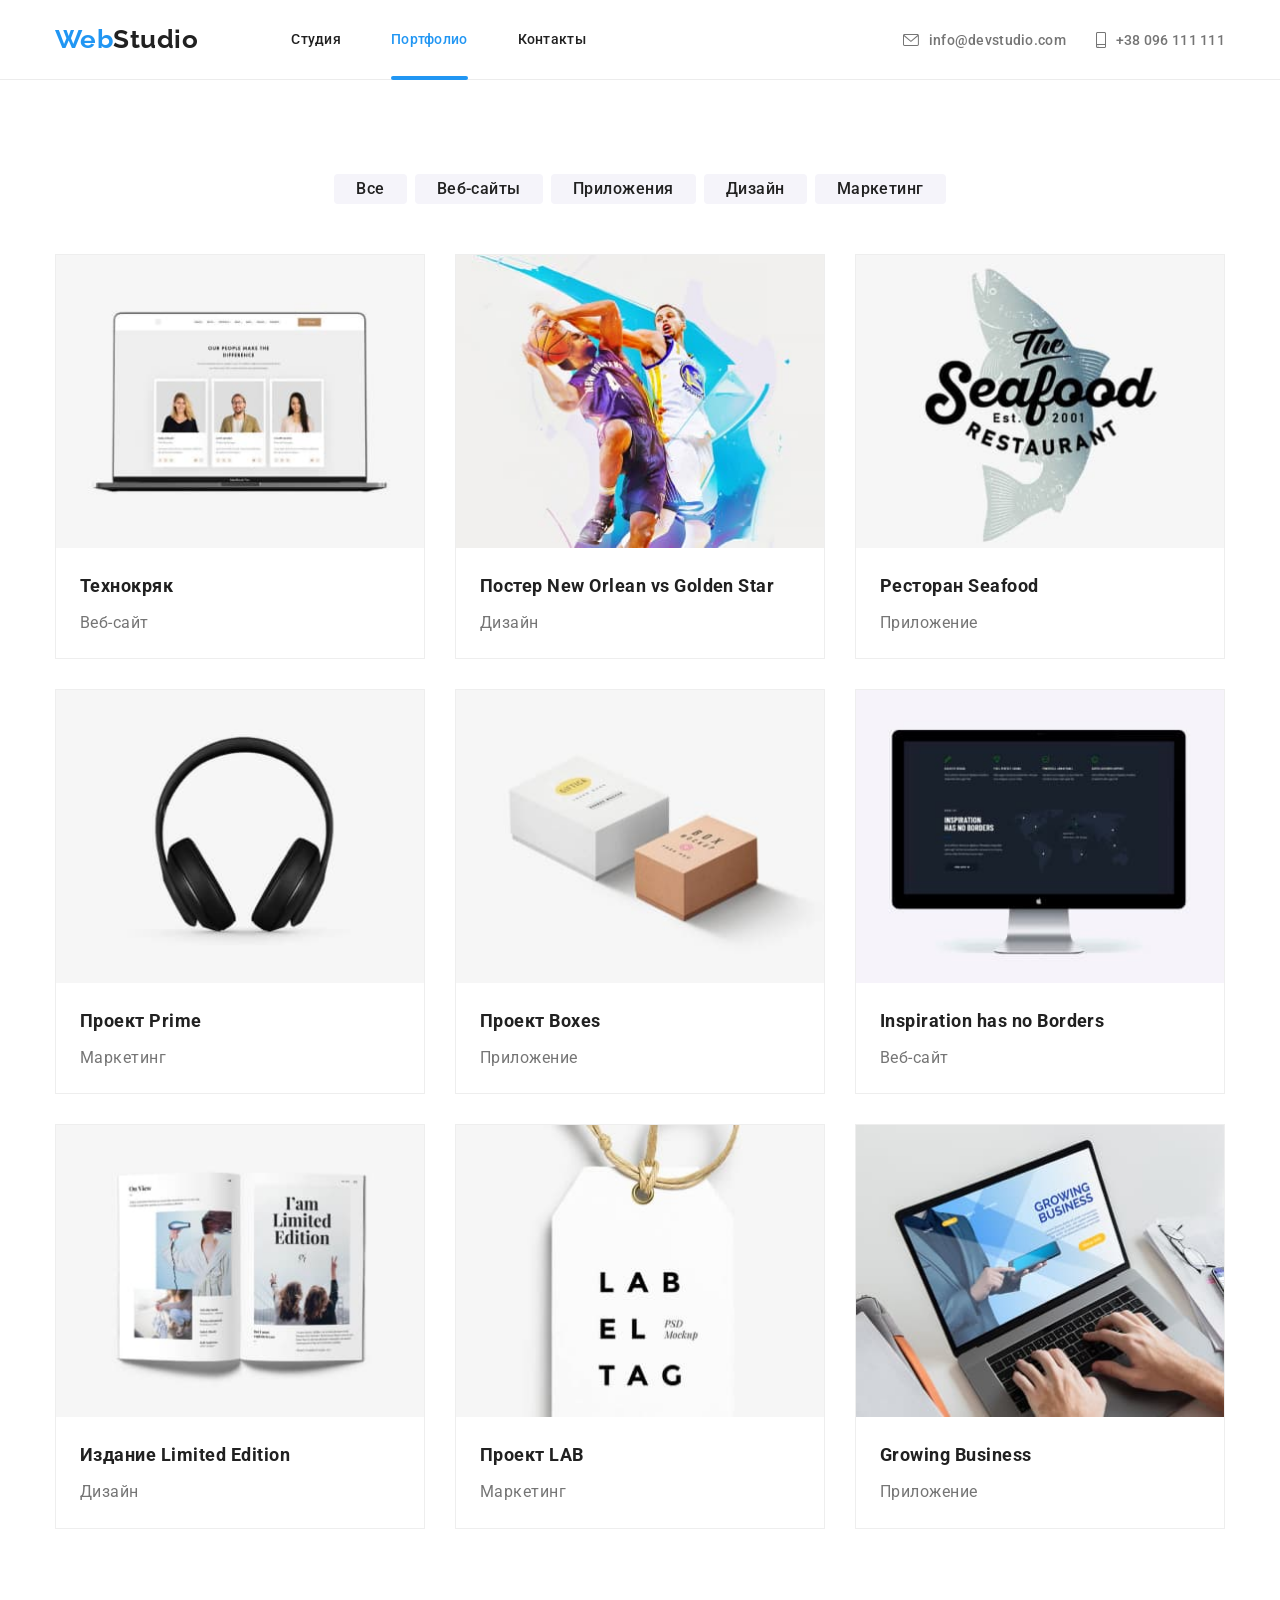
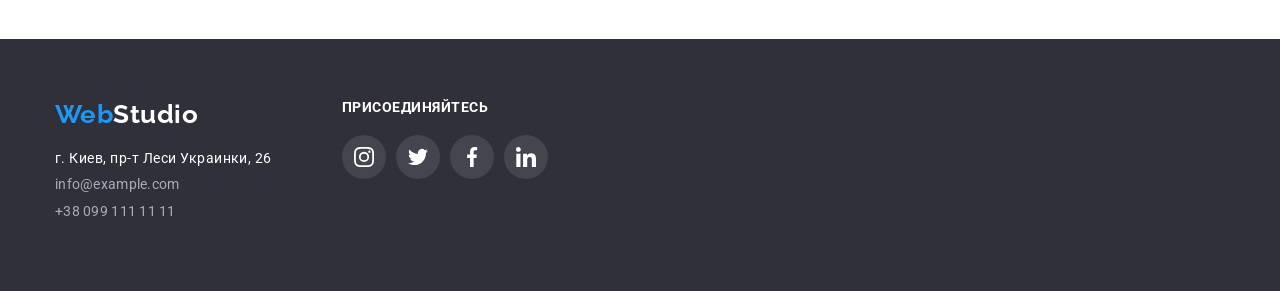
==== commit 4a21c98a: "mentor remarks corrections 1-15, 17" ====
--- a/portfolio.html
+++ b/portfolio.html
@@ -53,7 +53,7 @@
         <div class="card-set">
             <ul class="container list">
                 <li class="item">
-                    <article class="card">
+                    <a href="#" class="card">
                         <div class="card-thumb">
                             <img src="./images/portfolio-img-1.jpg" alt="portfolio-img-1" width="370" /><p class="overlay-text"> Технокряк это современная площадка распространения коронавируса. Компании используют эту платформу для цифрового
                             шпионажа и атак на защищённые сервера конкурентов.</p>
@@ -62,11 +62,11 @@
                             <h3 class="title">Технокряк</h3>
                             <p class="item-type">Веб-сайт</p>
                         </div>
-                    </article>
-                </li>
-
-                <li class="item">
-                    <article class="card">
+                    </a>
+                </li>
+
+                <li class="item">
+                    <a href="#" class="card">
                         <div class="card-thumb">
                             <img src="./images/portfolio-img-2.jpg" alt="portfolio-img-2" width="370"/><p class="overlay-text"> Технокряк это современная площадка распространения коронавируса. Компании используют эту платформу для цифрового шпионажа и атак на защищённые сервера конкурентов.</p>
                         </div>
@@ -74,11 +74,11 @@
                             <h3 class="title">Постер New Orlean vs Golden Star</h3>
                             <p class="item-type">Дизайн</p>
                         </div>
-                    </article>
-                </li>
-
-                <li class="item">
-                    <article class="card">
+                    </a>
+                </li>
+
+                <li class="item">
+                    <a href="#" class="card">
                         <div class="card-thumb">
                             <img src="./images/portfolio-img-3.jpg" alt="portfolio-img-3" width="370"/><p class="overlay-text"> Технокряк это современная площадка распространения коронавируса. Компании используют эту
                                 платформу для цифрового шпионажа и атак на защищённые сервера конкурентов.</p>
@@ -87,11 +87,11 @@
                             <h3 class="title">Ресторан Seafood</h3>
                             <p class="item-type">Приложение</p>
                         </div>
-                    </article>
-                </li>
-
-                <li class="item">
-                    <article class="card">
+                    </a>
+                </li>
+
+                <li class="item">
+                    <a href="#" class="card">
                         <div class="card-thumb">
                             <img src="./images/portfolio-img-4.jpg" alt="portfolio-img-4" width="370" /><p class="overlay-text"> Технокряк это современная площадка распространения коронавируса. Компании используют эту
                                 платформу для цифрового шпионажа и атак на защищённые сервера конкурентов.</p>
@@ -100,11 +100,11 @@
                             <h3 class="title">Проект Prime</h3>
                             <p class="item-type">Маркетинг</p>
                         </div>
-                    </article>
-                </li>
-
-                <li class="item">
-                    <article class="card">
+                    </a>
+                </li>
+
+                <li class="item">
+                    <a href="#" class="card">
                         <div class="card-thumb">
                             <img src="./images/portfolio-img-5.jpg" alt="portfolio-img-5" width="370"/><p class="overlay-text"> Технокряк это современная площадка распространения коронавируса. Компании используют эту
                                 платформу для цифрового шпионажа и атак на защищённые сервера конкурентов.</p>
@@ -113,11 +113,11 @@
                             <h3 class="title">Проект Boxes</h3>
                             <p class="item-type">Приложение</p>
                         </div>
-                    </article>
-                </li>
-
-                <li class="item">
-                    <article class="card">
+                    </a>
+                </li>
+
+                <li class="item">
+                    <a href="#" class="card">
                         <div class="card-thumb">
                             <img src="./images/portfolio-img-6.jpg" alt="portfolio-img-6" width="370"/><p class="overlay-text"> Технокряк это современная площадка распространения коронавируса. Компании используют эту
                                 платформу для цифрового шпионажа и атак на защищённые сервера конкурентов.</p>
@@ -126,11 +126,11 @@
                             <h3 class="title">Inspiration has no Borders</h3>
                             <p class="item-type">Веб-сайт</p>
                         </div>
-                    </article>
-                </li>
-
-                <li class="item">
-                    <article class="card">
+                    </a>
+                </li>
+
+                <li class="item">
+                    <a href="#" class="card">
                         <div class="card-thumb">
                             <img src="./images/portfolio-img-7.jpg" alt="portfolio-img-7" width="370"/><p class="overlay-text"> Технокряк это современная площадка распространения коронавируса. Компании используют эту
                                 платформу для цифрового шпионажа и атак на защищённые сервера конкурентов.</p>
@@ -139,11 +139,11 @@
                             <h3 class="title">Издание Limited Edition</h3>
                             <p class="item-type">Дизайн</p>
                         </div>
-                    </article>
-                </li>
-
-                <li class="item">
-                    <article class="card">
+                    </a>
+                </li>
+
+                <li class="item">
+                    <a href="#" class="card">
                         <div class="card-thumb">
                             <img src="./images/portfolio-img-8.jpg" alt="portfolio-img-8" width="370"/><p class="overlay-text"> Технокряк это современная площадка распространения коронавируса. Компании используют эту
                                 платформу для цифрового шпионажа и атак на защищённые сервера конкурентов.</p>
@@ -152,11 +152,11 @@
                             <h3 class="title">Проект LAB</h3>
                             <p class="item-type">Маркетинг</p>
                         </div>
-                    </article>
-                </li>
-
-                <li class="item">
-                    <article class="card">
+                    </a>
+                </li>
+
+                <li class="item">
+                    <a href="#" class="card">
                         <div class="card-thumb">
                             <img src="./images/portfolio-img-9.jpg" alt="portfolio-img-9" width="370"/><p class="overlay-text"> Технокряк это современная площадка распространения коронавируса. Компании используют эту
                                 платформу для цифрового шпионажа и атак на защищённые сервера конкурентов.</p>
@@ -165,7 +165,7 @@
                             <h3 class="title">Growing Business</h3>
                             <p class="item-type">Приложение</p>
                         </div>
-                    </article>
+                    </a>
                 </li>
             </ul>
         </div>
@@ -190,40 +190,47 @@
                     <div class="footer-sn">
                         <h3>присоединяйтесь</h3>
                         <ul class="social-network list">
-                            <li>
-                                <div class="footer-sn-link">
-                                    <svg class="icon" width="20px" height="20px">
-                                        <use href='./images/icons.svg#icon-instagram'></use>
-                                    </svg>
-                                </div>
-                            </li>
-                            <li>
-                                <div class="footer-sn-link">
-                                    <svg class="icon" width="20px" height="20px">
-                                        <use href='./images/icons.svg#icon-twitter'></use>
-                                    </svg>
-                                </div>
-                            </li>
-                            <li>
-                                <div class="footer-sn-link">
-                                    <svg class="icon" width="20px" height="20px">
-                                        <use href='./images/icons.svg#icon-facebook'></use>
-                                    </svg>
-                                </div>
-                            </li>
-                            <li>
-                                <div class="footer-sn-link">
-                                    <svg class="icon" width="20px" height="20px">
-                                        <use href='./images/icons.svg#icon-linkedin'></use>
-                                    </svg>
-                                </div>
+                            <li class="footer-sn-icon">
+                                <a href="https://instagram.com">
+                                    <div class="footer-sn-link">
+                                        <svg class="icon" width="20px" height="20px">
+                                            <use href='./images/icons.svg#icon-instagram'></use>
+                                        </svg>
+                                    </div>
+                                </a>
+                            </li>
+                            <li class="footer-sn-icon">
+                                <a href="https://twitter.com">
+                                    <div class="footer-sn-link">
+                                        <svg class="icon" width="20px" height="20px">
+                                            <use href='./images/icons.svg#icon-twitter'></use>
+                                        </svg>
+                                    </div>
+                                </a>
+                            </li>
+                            <li class="footer-sn-icon">
+                                <a href="https://facebook.com">
+                                    <div class="footer-sn-link">
+                                        <svg class="icon" width="20px" height="20px">
+                                            <use href='./images/icons.svg#icon-facebook'></use>
+                                        </svg>
+                                    </div>
+                                </a>
+                            </li>
+                            <li class="footer-sn-icon">
+                                <a href="https://linkedin.com">
+                                    <div class="footer-sn-link">
+                                        <svg class="icon" width="20px" height="20px">
+                                            <use href='./images/icons.svg#icon-linkedin'></use>
+                                        </svg>
+                                    </div>
+                                </a>
                             </li>
                         </ul>
                     </div>
                 </li>
             </ul>
         </section>
-    
     </footer>
 <script src="./js/modal.js"></script>
 </body>
--- a/css/styles.css
+++ b/css/styles.css
@@ -353,6 +353,7 @@
   margin-bottom: 16px;
   text-align: center;
 }
+
 .emploee-sn {
   display: flex;
   flex-direction: row;
@@ -458,37 +459,46 @@
   border: 1px solid var(--card-border-color);
   cursor: pointer;
 }
-.card-set > .container > .item > .card:hover {
+
+.card-set .item:hover,
+.card-set .item:focus {
   box-shadow: 0px 1px 1px rgba(0, 0, 0, 0.12), 0px 4px 4px rgba(0, 0, 0, 0.06),
     1px 4px 6px rgba(0, 0, 0, 0.16);
 }
 .card-set > .container > .item:nth-child(3n) {
   margin-right: 0px;
 }
-
 .card-set > .container > .item:nth-last-child(-n + 3) {
   margin-bottom: 0px;
+}
+
+.card-content {
+  margin: 0px;
+  padding: 20px 24px 20px 24px;
 }
 .item .title {
   color: var(--secondary-text-color);
   font-weight: 700;
   font-size: 18px;
-  line-height: 2;
-  /* margin-top: 0px; */
-  margin: 20px 24px 4px 24px;
+  line-height: 2em;
+  margin-top: 0px;
+  margin-bottom: 4px;
 }
 .item-type {
   color: var(--primary-text-color);
   font-weight: 400;
   font-size: 16px;
-  line-height: 1.9;
-  margin: 0px 24px 0px 24px;
-  padding-bottom: 20px;
+  line-height: 1.9em;
+  margin: 0px;
+}
+.card-set .item a {
+  text-decoration: none;
 }
 .card-thumb {
   position: relative;
   overflow: hidden;
 }
+
 .overlay-text {
   position: absolute;
   bottom: 0;
@@ -496,12 +506,13 @@
   width: 370px;
   height: 294px;
   padding: 63px 24px;
-  margin: 0;
+  margin: 0px;
   font-size: 18px;
   font-weight: 400;
   line-height: 1.56;
   color: var(--primary-white-color);
   background-color: rgba(33, 150, 243, 0.9);
+
   opacity: 0;
 
   transform: translateY(100%);
@@ -607,8 +618,14 @@
   margin-bottom: 0px;
   padding-bottom: 0px;
 }
-.footer-nav .item + .item {
+/* .footer-nav .item + .item {
   margin-top: 9px;
+} */
+.footer-nav .item {
+  margin-bottom: 9px;
+}
+.footer-nav .item:last-child {
+  margin-bottom: 0px;
 }
 .footer-nav a {
   color: var(--footer-contacts-color);
@@ -629,6 +646,8 @@
   text-transform: uppercase;
   text-align: left;
   font-size: 14px;
+  margin-top: 0px;
+  margin-bottom: 20px;
 }
 .footer-sn {
   display: flex;
@@ -638,9 +657,8 @@
 }
 .social-network {
   display: flex;
+  flex-direction: row;
   justify-content: flex-start;
-  align-items: flex-start;
-  /* align-items: center; */
   list-style: none;
   padding-left: 0px;
 }
@@ -656,10 +674,16 @@
   fill: var(--primary-white-color);
   background-color: rgba(255, 255, 255, 0.1);
   cursor: pointer;
+  /* margin-right: 10px; */
+  padding: 0px;
+
+  transition: 250ms cubic-bezier(0.4, 0, 0.2, 1);
+}
+.footer-sn-icon {
   margin-right: 10px;
-  padding: 0px;
-
-  transition: 250ms cubic-bezier(0.4, 0, 0.2, 1);
+}
+.footer-sn-icon:nth-child(4n) {
+  margin-right: 0px;
 }
 .footer-sn-link:hover,
 .footer-sn-link:focus {
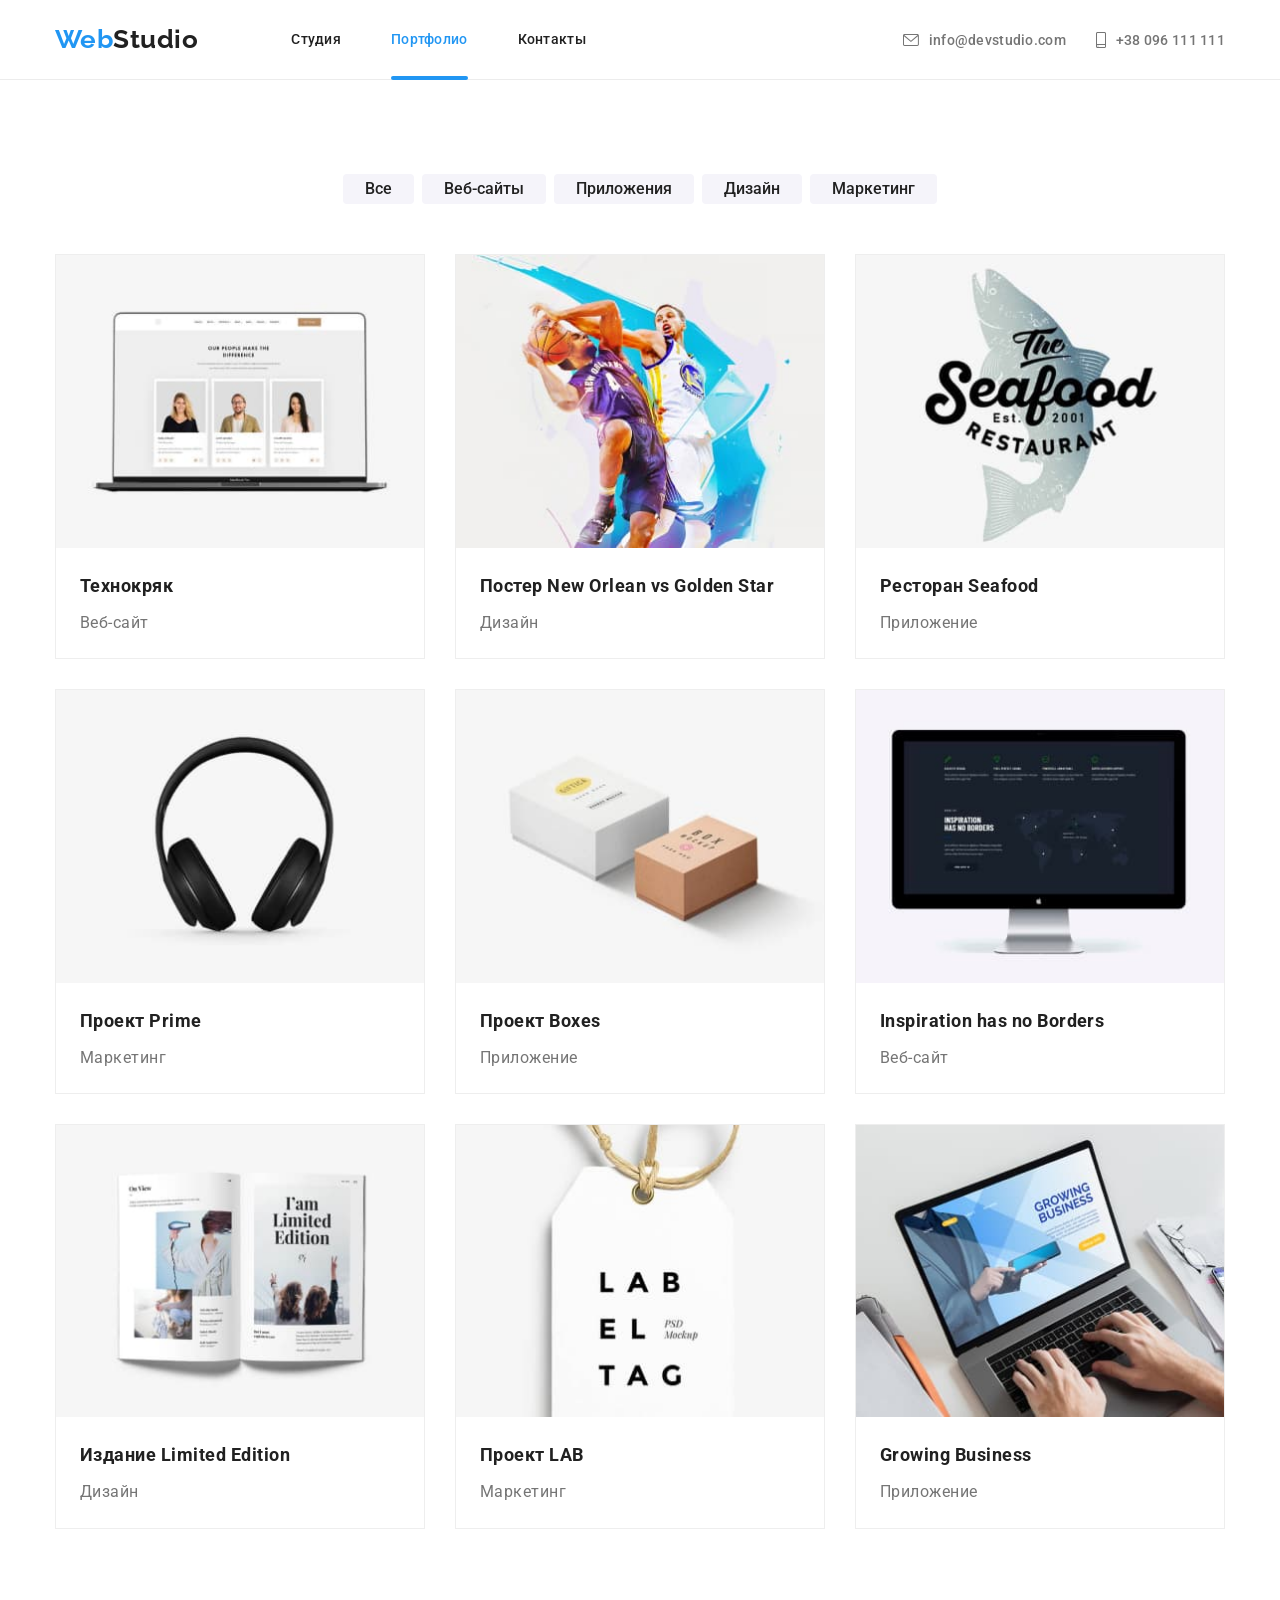
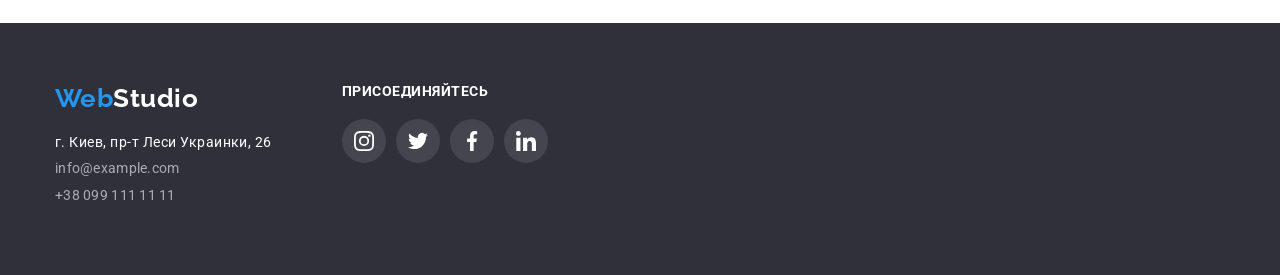
==== commit 8329d509: "hw-05 v2.0" ====
--- a/portfolio.html
+++ b/portfolio.html
@@ -39,17 +39,17 @@
         </nav>
     </header>
 
-    <!-- <section class="section"> -->
+    <!-- <section class="section"> -->  
         <div>
-            <nav class="btn-nav">
-                <a href="" class="btn-link" >Все</a>
-                <a href="" class="btn-link" >Веб-сайты</a>
-                <a href="" class="btn-link" >Приложения</a>
-                <a href="" class="btn-link" >Дизайн</a>
-                <a href="" class="btn-link" >Маркетинг</a>
-            </nav>
+            <ul class="btn-list">
+                <li class="btn"><button class="btn-link">Все</button></li>
+                <li class="btn"><button class="btn-link">Веб-сайты</button></li>
+                <li class="btn"><button class="btn-link">Приложения</button></li>
+                <li class="btn"><button class="btn-link">Дизайн</button></li>
+                <li class="btn"><button class="btn-link">Маркетинг</button></li>
+           <ul>
         </div>
-           
+
         <div class="card-set">
             <ul class="container list">
                 <li class="item">
@@ -169,6 +169,7 @@
                 </li>
             </ul>
         </div>
+    
     
     <!-- </section> -->
     
--- a/css/styles.css
+++ b/css/styles.css
@@ -430,24 +430,55 @@
 }
 
 /* portfolio products */
-.btn-nav {
-  display: flex;
-  justify-content: center;
-  align-items: center;
+.btn-list {
+  display: flex;
+  justify-content: center;
+  align-items: center;
+  margin-top: 0px;
   padding-top: 94px;
   margin-bottom: 50px;
 
-  transition: 250ms cubic-bezier(0.4, 0, 0.2, 1);
-}
-.btn-nav .btn-link + .btn-link {
+  list-style: none;
+
+  transition: 250ms cubic-bezier(0.4, 0, 0.2, 1);
+}
+.btn .btn-link {
+  padding: 6px 22px;
+  font-size: 16px;
+  font-weight: 500;
+  /* color: var(--secondary-text-color);
+  background-color: var(--secondary-bg-color); */
+  /* text-decoration: none; */
+  /* cursor: pointer; */
+  /* border: none; */
+  border-radius: 4px;
+
+  transition: 250ms cubic-bezier(0.4, 0, 0.2, 1);
+}
+.btn + .btn {
   margin-left: 8px;
 }
+.btn-link {
+  color: var(--secondary-text-color);
+  background-color: var(--secondary-bg-color);
+  outline: none;
+  text-decoration: none;
+  cursor: pointer;
+  border: none;
+}
+.btn-link:hover,
+.btn-link:focus {
+  color: var(--primary-white-color);
+  background-color: var(--accent-color);
+  box-shadow: 0px 3px 1px rgba(0, 0, 0, 0.1), 0px 1px 2px rgba(0, 0, 0, 0.08),
+    0px 2px 2px rgba(0, 0, 0, 0.12);
+}
 
 .card-set > .container {
   display: flex;
   flex-wrap: wrap;
-  /* margin-top: 0px;
-  margin-bottom: 0px; */
+  margin-top: 0px;
+  margin-bottom: 0px;
   padding-bottom: 94px;
 }
 
@@ -562,26 +593,6 @@
   color: var(--primary-white-color);
   background-color: var(--accent-color);
 }
-.btn-link {
-  display: inline-block;
-  padding: 6px 22px;
-  font-size: 16px;
-  font-weight: 500;
-  color: var(--secondary-text-color);
-  background-color: var(--secondary-bg-color);
-  text-decoration: none;
-  cursor: pointer;
-  border-radius: 4px;
-
-  transition: 250ms cubic-bezier(0.4, 0, 0.2, 1);
-}
-.btn-link:hover,
-.btn-link:focus {
-  color: var(--primary-white-color);
-  background-color: var(--accent-color);
-  box-shadow: 0px 3px 1px rgba(0, 0, 0, 0.1), 0px 1px 2px rgba(0, 0, 0, 0.08),
-    0px 2px 2px rgba(0, 0, 0, 0.12);
-}
 
 /* footer */
 .page-footer {
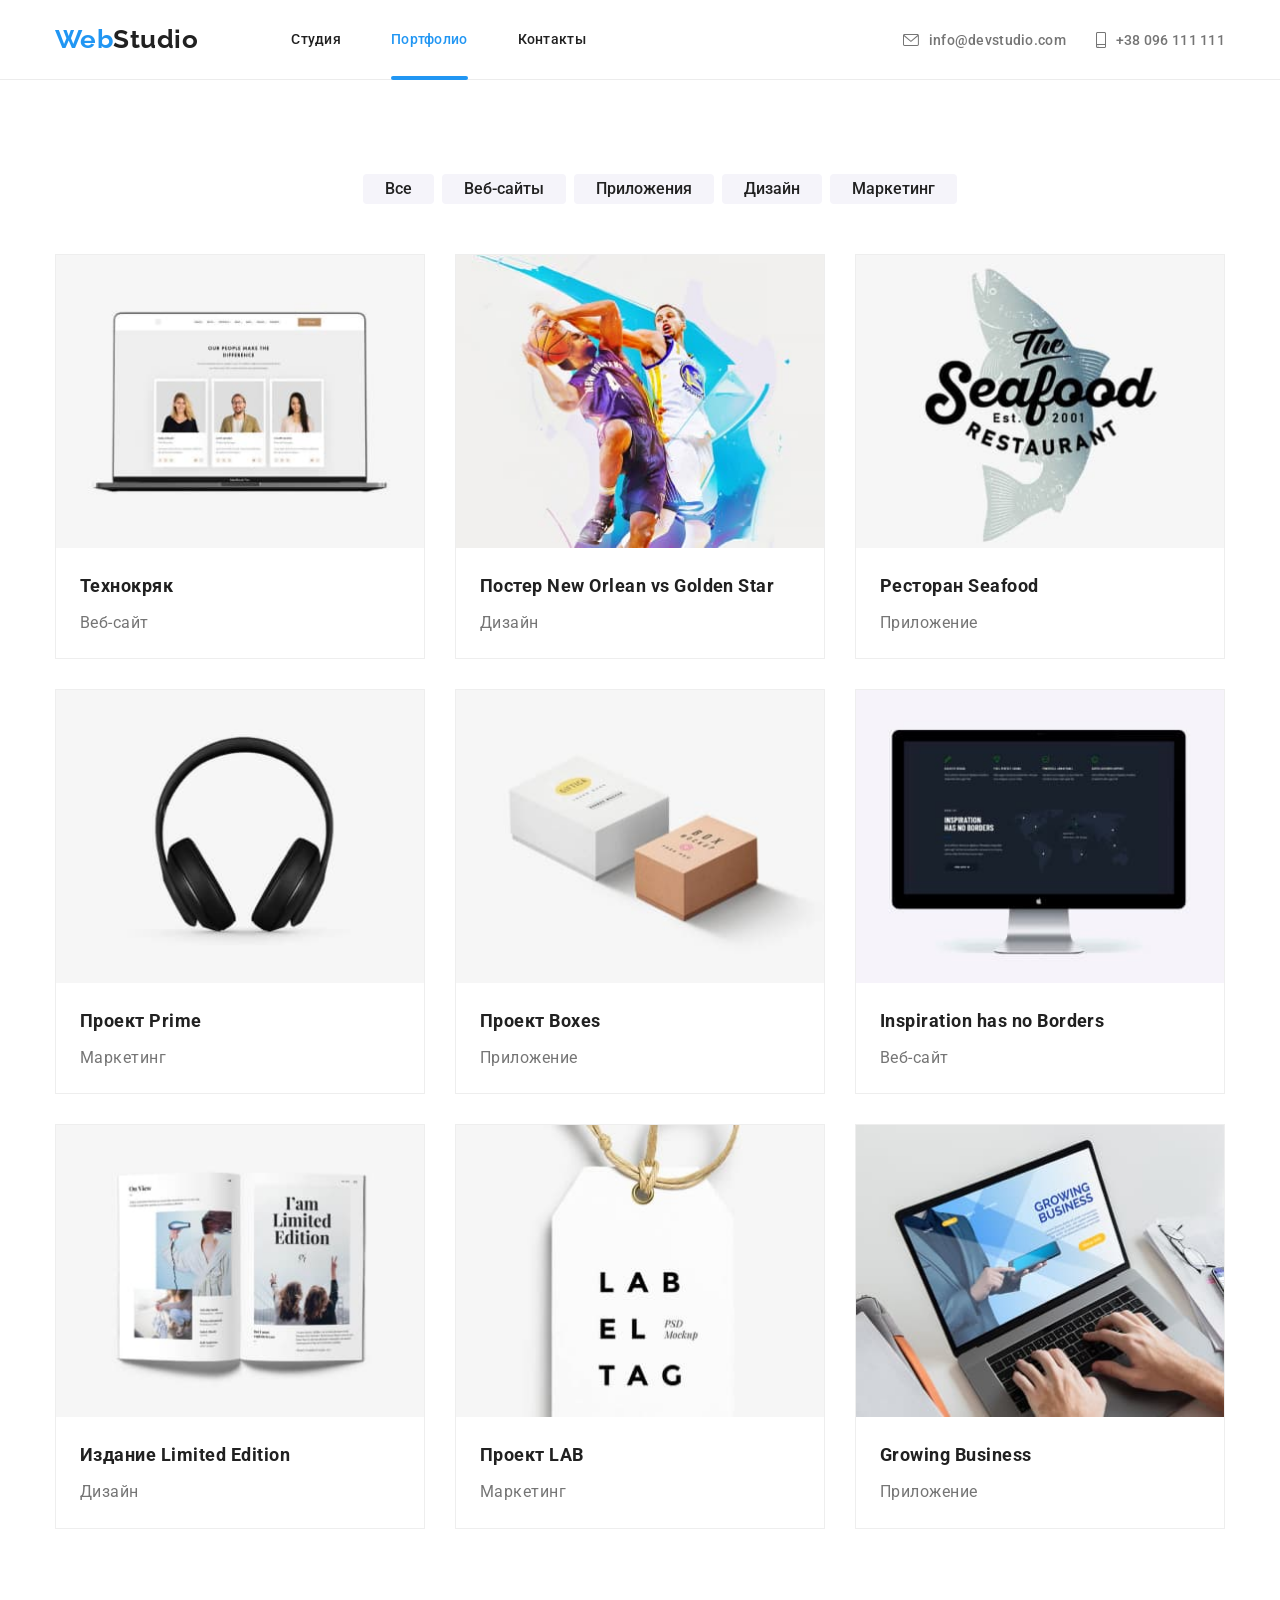
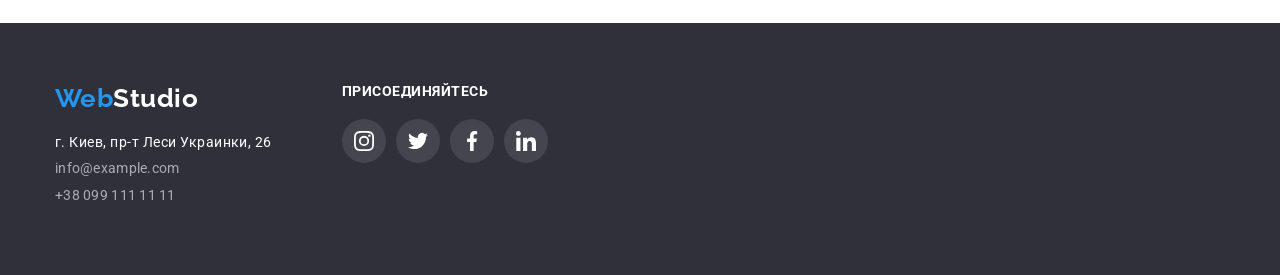
==== commit 6c9a8a73: "hw-04 v2.1" ====
--- a/portfolio.html
+++ b/portfolio.html
@@ -47,7 +47,7 @@
                 <li class="btn"><button class="btn-link">Приложения</button></li>
                 <li class="btn"><button class="btn-link">Дизайн</button></li>
                 <li class="btn"><button class="btn-link">Маркетинг</button></li>
-           <ul>
+            </ul>
         </div>
 
         <div class="card-set">
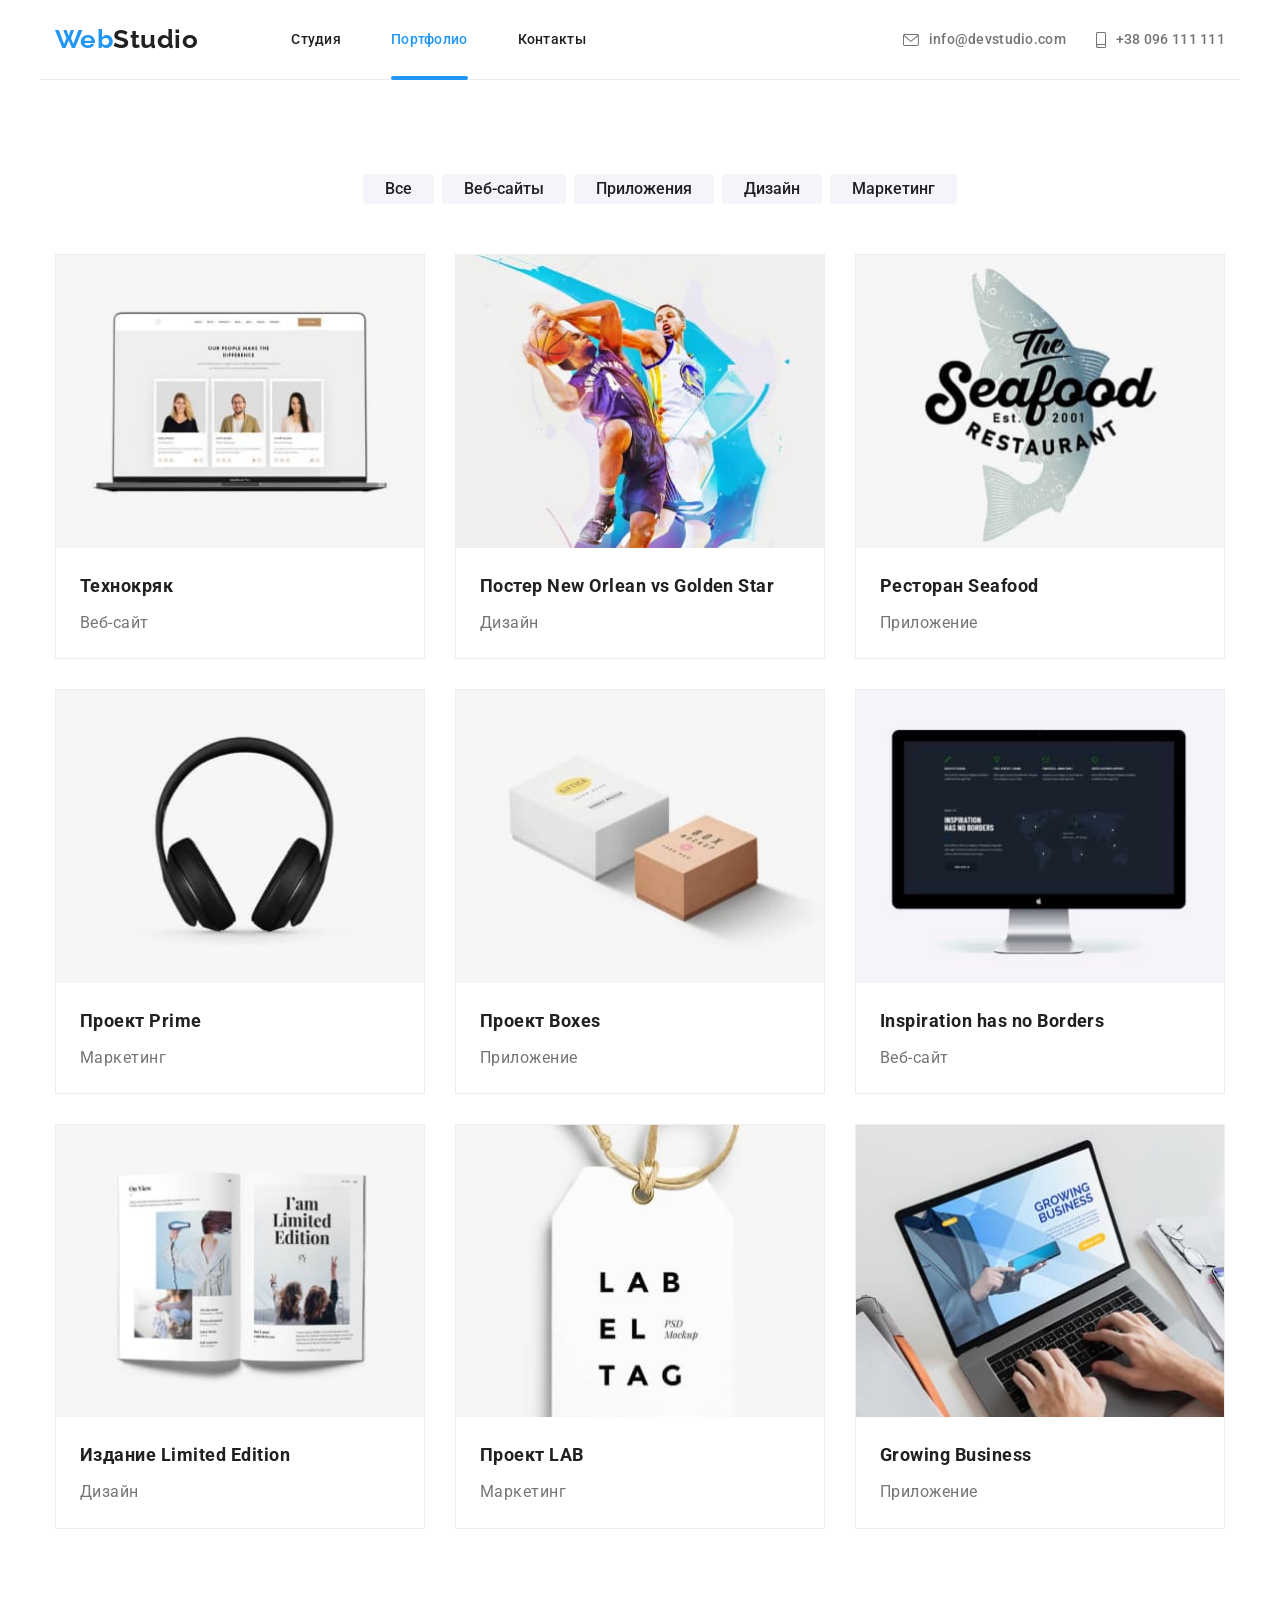
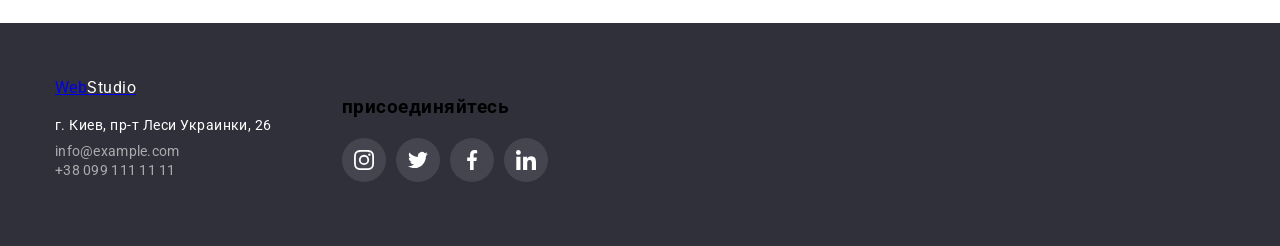
==== commit bf32651c: "footer corrected" ====
--- a/portfolio.html
+++ b/portfolio.html
@@ -14,29 +14,28 @@
 </head> 
 <body>
     
-    <header class="page-header">
+    <header class="container page-header">
         <!-- Logo is text -->
-        <nav class="container main-nav">
-            <a href="index.html" class="logo">Web<span class="logo-part">Studio</span></a>
+        <nav class="main-nav">
+            <a href="index.html" class="header-logo">Web<span class="header-logo-part">Studio</span></a>
             <ul class="site-nav list">
                 <li class="item"><a href="./index.html" class="link">Студия</a></li>
                 <li class="item"><a href="./portfolio.html" class="link current">Портфолио</a></li>
                 <li class="item"><a href="" class="link">Контакты</a></li>
             </ul>
-    
-            <ul class="contacts-nav list">
-                <li class="item"><a href="mail:info@devstudio.com" class="link"><svg class="icon" width="16px"
-                            height="12px">
-                            <use href='./images/icons.svg#icon-envelope'></use>
-                        </svg>info@devstudio.com</a>
-                </li>
-    
-                <li class="item"><a href="tel:+38096111111" class="link"><svg class="icon" width="10px" height="16px">
-                            <use href='./images/icons.svg#icon-smartphone'></use>
-                        </svg>+38 096 111 111</a>
-                </li>
-            </ul>
         </nav>
+    
+        <ul class="contacts-nav list">
+            <li class="item"><a href="mailto:info@devstudio.com" class="link"><svg class="icon" width="16px" height="12px">
+                        <use href='./images/icons.svg#icon-envelope'></use>
+                    </svg>info@devstudio.com</a>
+            </li>
+    
+            <li class="item"><a href="tel:+38096111111" class="link"><svg class="icon" width="10px" height="16px">
+                        <use href='./images/icons.svg#icon-smartphone'></use>
+                    </svg>+38 096 111 111</a>
+            </li>
+        </ul>
     </header>
 
     <!-- <section class="section"> -->  
--- a/css/styles.css
+++ b/css/styles.css
@@ -37,8 +37,8 @@
 .section {
   margin-top: 0px;
   margin-bottom: 0px;
-  /* padding-top: 94px;
-  padding-bottom: 94px; */
+  padding-top: 94px;
+  padding-bottom: 94px;
 }
 
 .section-title {
@@ -68,8 +68,9 @@
 /* page header */
 .page-header {
   display: flex;
+  flex-direction: row;
   max-height: 80px;
-  width: auto;
+  /* width: auto; */
   background-color: var(--primary-white-color);
   border-bottom: 1px solid var(--header-border-color);
 }
@@ -78,10 +79,10 @@
   align-items: center;
   justify-content: flex-start;
   height: 80px;
-  margin-right: auto;
-  margin-left: auto;
-}
-.logo {
+  margin-right: 0px;
+  margin-left: 0px;
+}
+.header-logo {
   color: var(--accent-color);
   font-family: Raleway, sans-serif;
   font-weight: 700;
@@ -91,13 +92,9 @@
   padding-top: 24px;
   padding-bottom: 25px;
 }
-.logo-part {
+.header-logo-part {
   color: var(--secondary-text-color);
 }
-.footer-logo-part {
-  color: var(--primary-white-color);
-}
-
 /* site nav */
 .site-nav {
   display: flex;
@@ -145,8 +142,7 @@
 /* .contacts-nav */
 .contacts-nav {
   display: flex;
-  justify-content: center;
-  align-items: center;
+  justify-content: flex-end;
   margin-left: auto;
   margin-top: 0px;
   margin-bottom: 0px;
@@ -190,8 +186,10 @@
 
 /* hero */
 .hero {
-  display: block;
+  display: flex;
+  flex-direction: column;
   text-align: center;
+  align-items: center;
   justify-content: center;
   max-width: 1600px;
   height: 600px;
@@ -211,8 +209,10 @@
 }
 
 .hero-title {
-  display: flex;
-  flex-direction: column;
+  width: 696px;
+  /* display: block; */
+  /* display: flex; */
+  /* flex-direction: column; */
   margin-top: 0px;
   margin-bottom: 30px;
   color: var(--primary-white-color);
@@ -221,10 +221,15 @@
   line-height: 1.36;
   letter-spacing: 0.06em;
   text-transform: uppercase;
-  padding-top: 200px;
-  margin-bottom: 30px;
+  /* padding-top: 200px; */
+  /* margin-bottom: 30px; */
 }
 /* features */
+.highlight {
+  padding-top: 94px;
+  padding-bottom: 94px;
+}
+
 .features {
   width: 1200px;
   margin-left: auto;
@@ -235,8 +240,8 @@
   padding-right: 15px;
   display: flex;
   justify-content: center;
-  padding-top: 94px;
-}
+}
+
 .features .item {
   width: calc((100%-90px) / 4);
   padding: 0px;
@@ -278,27 +283,44 @@
 /* our work */
 .work > .container {
   display: flex;
+  flex-direction: row;
+  align-items: center;
+  justify-content: center;
+  padding-top: 0;
+  margin-top: 0px;
+  margin-bottom: 0px;
+}
+.section-work {
+  padding-top: 0px;
   padding-bottom: 94px;
-  margin-top: 0px;
-  margin-bottom: 0px;
-}
-.work > .container > .item {
+}
+.section-work > .section-title {
+  padding-top: 0px;
+}
+.work {
+  display: flex;
+  padding: 0px;
+  margin-top: 0px;
+  margin-bottom: 0px;
+}
+.work > .item {
   position: relative;
   /* overflow: hidden; */
   width: calc((100%-60px) / 3);
   padding: 0px;
   margin-right: 30px;
 }
-.work > .container > .item:nth-child(3n) {
+.work > .item:nth-child(3n) {
   margin-right: 0px;
 }
-.work .container .item .work-type {
+.item .work-type {
   position: absolute;
   left: 0;
   bottom: 0;
   width: 100%;
   height: 70px;
   margin: 0;
+  /* padding-bottom: 94px; */
 
   display: flex;
   justify-content: center;
@@ -312,15 +334,18 @@
 }
 
 /* our team */
-.section > .team {
+
+.section-team {
   background-color: var(--secondary-bg-color);
   padding-bottom: 94px;
 }
-.team > .container {
-  display: flex;
-  margin-bottom: 0px;
-}
-.team > .container > .item {
+.team {
+  display: flex;
+  padding: 0px;
+  margin-top: 0px;
+  margin-bottom: 0px;
+}
+.team > .item {
   width: calc((100%-90px) / 4);
   padding: 0px;
   margin-right: 30px;
@@ -329,7 +354,7 @@
     0px 2px 1px rgba(0, 0, 0, 0.2);
   border-radius: 0px 0px 4px 4px;
 }
-.team > .container > .item:nth-child(4n) {
+.team > .item:nth-child(4n) {
   margin-right: 0px;
 }
 .card-content {
@@ -387,22 +412,23 @@
 }
 
 /* our clients */
-.section > .clients {
+.section-clients {
+  padding-top: 0px;
   padding-bottom: 94px;
   background-color: var(--primary-white-color);
 }
-.clients > .container {
-  display: flex;
-  margin-top: 0px;
-  margin-bottom: 0px;
-}
-.clients > .container > .company-name {
+.clients {
+  display: flex;
+  margin-top: 0px;
+  margin-bottom: 0px;
+}
+.clients > .company-name {
   width: calc((100%-150px) / 6);
   height: 92px;
   padding: 0px;
   margin-right: 30px;
 }
-.clients > .container > .company-name:last-child {
+.clients > .company-name:last-child {
   margin-right: 0px;
 }
 .company {
@@ -597,10 +623,32 @@
 /* footer */
 .page-footer {
   background-color: var(--footer-bg-color);
-  height: 252px;
-  padding: 60px 0px;
+
+  padding-top: 56px;
+  padding-bottom: 64px;
   margin-right: auto;
   margin-left: auto;
+}
+.page-footer .container {
+  display: flex;
+  flex-direction: row;
+}
+.footer-contacts {
+  display: block;
+}
+
+.footer-logo {
+  color: var(--accent-color);
+  font-family: Raleway, sans-serif;
+  font-weight: 700;
+  font-size: 26px;
+  line-height: 1.19;
+  text-decoration: none;
+  /* margin-bottom: 20px; */
+}
+.footer-logo-part {
+  color: var(--primary-white-color);
+  /* margin-bottom: 20px; */
 }
 .footer-info {
   display: flex;
@@ -632,10 +680,10 @@
 /* .footer-nav .item + .item {
   margin-top: 9px;
 } */
-.footer-nav .item {
+.footer-nav .link {
   margin-bottom: 9px;
 }
-.footer-nav .item:last-child {
+.footer-nav .link:last-child {
   margin-bottom: 0px;
 }
 .footer-nav a {
@@ -646,13 +694,15 @@
   letter-spacing: 0.02em;
   text-decoration: none;
 
+  transition-property: color;
   transition: 250ms cubic-bezier(0.4, 0, 0.2, 1);
 }
 .footer-nav a:hover,
 .footer-nav a:focus {
   color: var(--accent-color);
 }
-.page-footer h3 {
+
+.footer-sn p {
   color: var(--primary-white-color);
   text-transform: uppercase;
   text-align: left;
@@ -672,6 +722,7 @@
   justify-content: flex-start;
   list-style: none;
   padding-left: 0px;
+  margin: 0px;
 }
 .footer-sn-link {
   display: flex;
